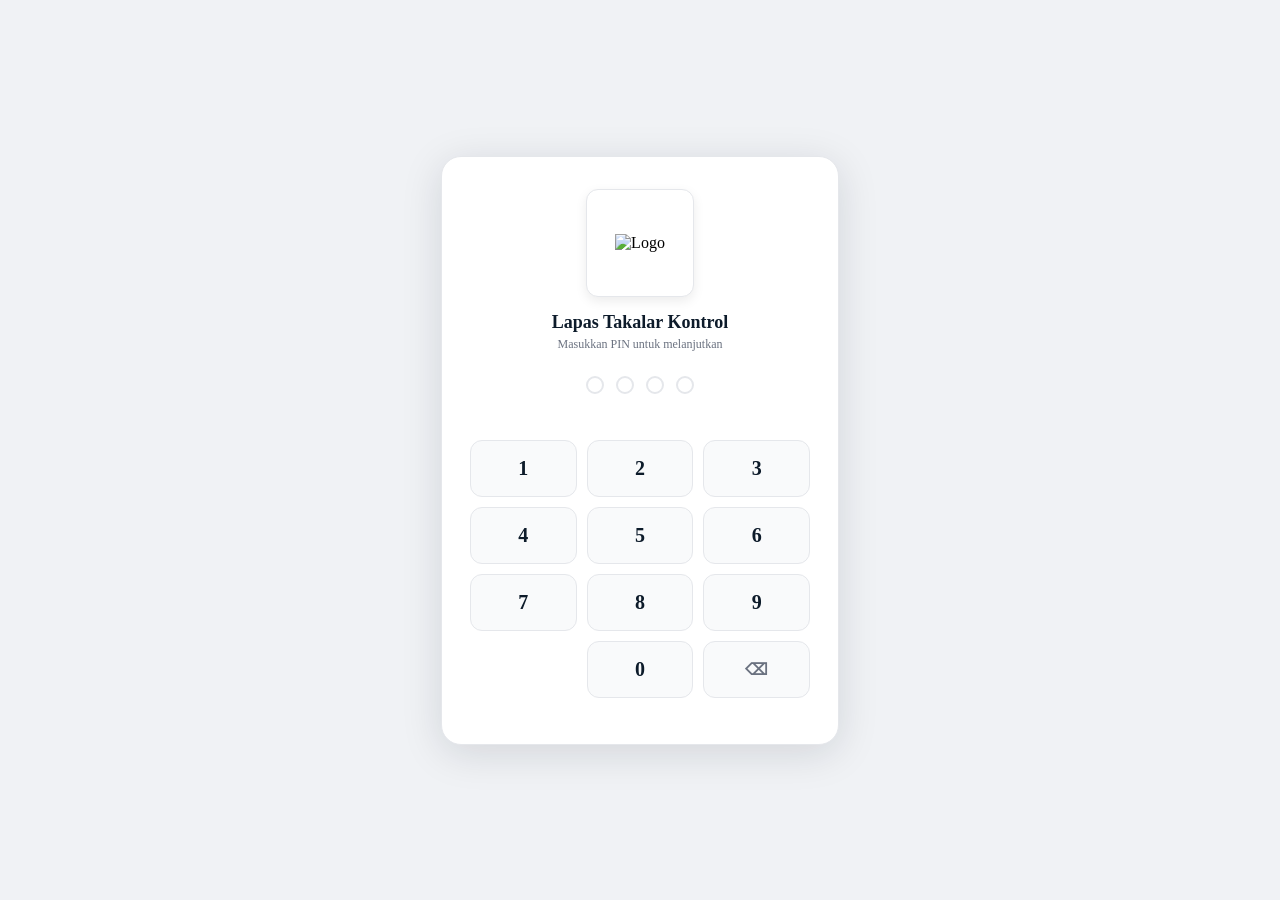
==== index.html @ 8b44b852 "Create index.html" ====
<!DOCTYPE html>
<html lang="id">
<head>
<meta charset="UTF-8">
<meta name="viewport" content="width=device-width, initial-scale=1">
<title>Kontrol Keliling — Petugas</title>
<?!= include('style'); ?>
<style>
/* ── PIN SCREEN ── */
#pin-screen {
  position: fixed; inset: 0; z-index: 999;
  background: var(--bg, #f0f2f5);
  display: flex; align-items: center; justify-content: center; padding: 24px;
}
.pin-card {
  background: var(--surface, #fff); border-radius: 20px; padding: 32px 28px;
  width: 100%; max-width: 340px; box-shadow: 0 8px 40px rgba(13,27,42,.13);
  border: 1px solid var(--line, #e5e7eb); text-align: center;
}
.pin-logo {
  width: 90px; height: 90px; display: flex; align-items: center; justify-content: center;
  background: white; border-radius: 12px; padding: 8px; overflow: hidden;
  margin: 0 auto 15px auto; box-shadow: 0 4px 12px rgba(0,0,0,0.08);
  border: 1px solid var(--line, #e5e7eb);
}
.pin-logo img { max-width: 100%; max-height: 100%; object-fit: contain; display: block; }
.pin-title { font-size: 18px; font-weight: 800; color: var(--ink, #0d1b2a); margin-bottom: 4px; }
.pin-sub   { font-size: 12px; color: var(--muted, #6b7280); margin-bottom: 24px; }
.pin-dots  { display: flex; justify-content: center; gap: 12px; margin-bottom: 24px; }
.pin-dot {
  width: 14px; height: 14px; border-radius: 50%;
  border: 2px solid var(--line, #e5e7eb); background: transparent;
  transition: background .15s, border-color .15s, transform .15s;
}
.pin-dot.filled { background: var(--ink, #0d1b2a); border-color: var(--ink, #0d1b2a); transform: scale(1.15); }
.pin-dot.error  { background: #ef4444; border-color: #ef4444; animation: shake .4s ease; }
@keyframes shake {
  0%,100% { transform: translateX(0); }
  20%     { transform: translateX(-5px); }
  40%     { transform: translateX(5px); }
  60%     { transform: translateX(-4px); }
  80%     { transform: translateX(4px); }
}
.pin-keypad { display: grid; grid-template-columns: repeat(3, 1fr); gap: 10px; margin-bottom: 14px; }
.pin-key {
  background: var(--surface-2, #f9fafb); border: 1.5px solid var(--line, #e5e7eb);
  border-radius: 12px; padding: 16px 10px; font-size: 20px; font-weight: 700;
  color: var(--ink, #0d1b2a); cursor: pointer; font-family: inherit;
  transition: background .1s, transform .08s, border-color .1s;
  user-select: none; -webkit-tap-highlight-color: transparent;
}
.pin-key:hover  { background: var(--surface-3, #f3f4f6); border-color: var(--ink,#0d1b2a); }
.pin-key:active { transform: scale(.93); background: var(--line, #e5e7eb); }
.pin-key.key-del { font-size: 16px; color: var(--muted, #6b7280); }
.pin-key.key-del:hover { color: #ef4444; border-color: #ef4444; }
.pin-key.key-empty { background: transparent; border-color: transparent; cursor: default; pointer-events: none; }
.pin-error-msg { font-size: 12px; color: #ef4444; font-weight: 600; min-height: 18px; margin-bottom: 4px; }
.pin-attempts  { font-size: 11px; color: var(--muted, #6b7280); margin-top: 6px; }
.pin-locked-msg { display: none; font-size: 13px; color: #ef4444; font-weight: 700; margin-top: 10px; }

/* ── SHIFT CARDS ── */
.sesi-container { display: grid; grid-template-columns: 1fr; gap: 10px; margin-bottom: 14px; }
.shift-card {
  background: var(--surface); border: 1.5px solid var(--line); border-radius: 12px;
  padding: 12px 15px; display: flex; align-items: center; gap: 15px; transition: all 0.3s ease;
}
.shift-card.active-now {
  border-color: #f5a623; background: #fff9db;
  box-shadow: 0 4px 12px rgba(245,166,35,.15); transform: scale(1.02);
}
.shift-icon {
  font-size: 24px; width: 45px; height: 45px; background: var(--surface-2);
  border-radius: 10px; display: flex; align-items: center; justify-content: center;
}
.active-now .shift-icon { background: #f5a623; color: white; }
.shift-info { flex-grow: 1; }
.shift-label {
  font-size: 11px; font-weight: 700; text-transform: uppercase;
  letter-spacing: 0.05em; color: var(--muted); margin-bottom: 2px;
}
.active-now .shift-label { color: #d97706; }
.shift-times  { font-size: 14px; font-weight: 600; color: var(--ink); }
.shift-badge  { font-size: 10px; padding: 2px 8px; border-radius: 20px; background: var(--line); color: var(--muted); font-weight: 700; }
.active-now .shift-badge { background: #f5a623; color: white; }

/* ── JADWAL BERIKUTNYA ── */
.next-schedule-box {
  background: #fff9db; border: 1px solid #ffe066; border-radius: var(--r-lg);
  padding: 14px; margin-bottom: 14px;
  display: flex; align-items: center; gap: 12px; box-shadow: var(--sh);
}
.next-schedule-icon    { font-size: 24px; }
.next-schedule-content { flex-grow: 1; }
.next-schedule-title   { font-size: 11px; text-transform: uppercase; letter-spacing: .05em; color: #868e96; font-weight: 700; }
.next-schedule-time    { font-size: 16px; font-weight: 800; color: #f59f00; }

/* ══════════════════════════════════════════════════
   SEKSI SCAN QR — IN-APP CAMERA
   ══════════════════════════════════════════════════ */
.scan-section {
  border-radius: var(--r-lg); overflow: hidden; margin-bottom: 14px;
  border: 1px solid var(--line); background: var(--surface); box-shadow: var(--sh);
}
.scan-head { padding: 18px 18px 14px; }
.scan-head .card-title { margin-bottom: 0; }

/* Status banner */
.titik-banner {
  padding: 14px 18px; display: flex; align-items: center; gap: 10px;
  font-size: 13px; font-weight: 700; letter-spacing: .2px;
}
.titik-banner .ic { font-size: 20px; flex-shrink: 0; }
.titik-banner.ok      { background: #e2f4ef; color: #0f8a6e; }
.titik-banner.err     { background: #fce9e9; color: #c22c2c; }
.titik-banner.kosong  { background: #f4f6f9; color: #7a90a8; }

.titik-detail { padding: 0 18px 18px; }
.titik-card {
  display: flex; align-items: center; gap: 12px;
  background: var(--surface-2); border: 1px solid var(--line);
  border-radius: var(--r); padding: 14px 16px;
}
.titik-card .ic-wrap {
  width: 42px; height: 42px; border-radius: 10px; flex-shrink: 0;
  background: #e2f4ef; display: flex; align-items: center; justify-content: center;
  font-size: 20px;
}
.titik-card .nm { font-size: 15px; font-weight: 700; color: var(--ink); }
.titik-card .zn { font-size: 12px; color: var(--muted); margin-top: 2px; }

/* Tombol scan utama */
.btn-scan-qr {
  display: flex; align-items: center; justify-content: center; gap: 10px;
  width: 100%; padding: 14px 18px; margin: 0 0 18px;
  background: #0d1b2a; color: white; border: none; border-radius: 12px;
  font-size: 15px; font-weight: 700; cursor: pointer; font-family: inherit;
  transition: background .15s, transform .1s;
  -webkit-tap-highlight-color: transparent;
}
.btn-scan-qr:hover  { background: #1a2e42; }
.btn-scan-qr:active { transform: scale(.97); }
.btn-scan-qr .ic-btn { font-size: 20px; }

/* Tombol scan ulang (setelah berhasil) */
.btn-rescan {
  display: inline-flex; align-items: center; gap: 6px; margin-top: 10px;
  background: transparent; border: 1.5px solid var(--line); border-radius: 8px;
  padding: 7px 14px; font-size: 12px; font-weight: 600; color: var(--muted);
  cursor: pointer; font-family: inherit; transition: all .15s;
}
.btn-rescan:hover { border-color: var(--ink); color: var(--ink); }

/* ══════════════════════════════════════════════════
   MODAL KAMERA QR
   ══════════════════════════════════════════════════ */
#qr-modal {
  display: none;
  position: fixed; inset: 0; z-index: 1000;
  background: rgba(0,0,0,.82);
  align-items: center; justify-content: center;
  padding: 20px;
}
#qr-modal.open { display: flex; }

.qr-modal-box {
  background: #111827; border-radius: 20px; overflow: hidden;
  width: 100%; max-width: 380px;
  box-shadow: 0 24px 80px rgba(0,0,0,.6);
  animation: slideUp .25s ease;
}
@keyframes slideUp {
  from { transform: translateY(30px); opacity: 0; }
  to   { transform: translateY(0);    opacity: 1; }
}

.qr-modal-header {
  display: flex; align-items: center; justify-content: space-between;
  padding: 16px 18px; background: #1f2937;
}
.qr-modal-title { font-size: 15px; font-weight: 700; color: white; }
.qr-modal-close {
  width: 32px; height: 32px; background: rgba(255,255,255,.1); border: none;
  border-radius: 8px; color: white; font-size: 16px; cursor: pointer;
  display: flex; align-items: center; justify-content: center;
  transition: background .15s; font-family: inherit;
}
.qr-modal-close:hover { background: rgba(255,255,255,.2); }

/* Area video */
.qr-video-wrap {
  position: relative; background: #000;
  aspect-ratio: 1 / 1; overflow: hidden;
}
#qr-video {
  width: 100%; height: 100%; object-fit: cover; display: block;
}

/* Overlay bidik */
.qr-overlay {
  position: absolute; inset: 0; pointer-events: none;
  display: flex; align-items: center; justify-content: center;
}
.qr-frame {
  width: 62%; aspect-ratio: 1/1; position: relative;
}
/* 4 sudut frame */
.qr-frame::before, .qr-frame::after,
.qr-corner-bl, .qr-corner-br {
  content: ''; position: absolute;
  width: 22px; height: 22px;
  border-color: #00e5a0; border-style: solid;
}
.qr-frame::before  { top: 0;    left: 0;  border-width: 3px 0 0 3px; border-radius: 4px 0 0 0; }
.qr-frame::after   { top: 0;    right: 0; border-width: 3px 3px 0 0; border-radius: 0 4px 0 0; }
.qr-corner-bl { bottom: 0; left: 0;  border-width: 0 0 3px 3px; border-radius: 0 0 0 4px; }
.qr-corner-br { bottom: 0; right: 0; border-width: 0 3px 3px 0; border-radius: 0 0 4px 0; }

/* Garis scan animasi */
.qr-scanline {
  position: absolute; left: 8%; right: 8%; height: 2px;
  background: linear-gradient(90deg, transparent, #00e5a0, transparent);
  animation: scanMove 2s linear infinite; top: 10%;
  box-shadow: 0 0 8px rgba(0,229,160,.6);
}
@keyframes scanMove {
  0%   { top: 10%; opacity: 1; }
  90%  { top: 88%; opacity: 1; }
  100% { top: 88%; opacity: 0; }
}

/* Latar semi-transparan di luar frame */
.qr-shade {
  position: absolute; inset: 0; pointer-events: none;
}
.qr-shade::before {
  content: '';
  position: absolute; inset: 0;
  background: rgba(0,0,0,.45);
  /* cutout square transparan di tengah */
  -webkit-mask: url(#cutout);
  mask: url(#cutout);
}

/* Status deteksi bawah modal */
.qr-status {
  padding: 14px 18px; text-align: center;
  font-size: 13px; color: rgba(255,255,255,.6);
  font-weight: 500; min-height: 48px;
  display: flex; align-items: center; justify-content: center; gap: 8px;
}
.qr-status .dot-pulse {
  width: 8px; height: 8px; border-radius: 50%; background: #00e5a0;
  animation: pulse 1.2s infinite;
}
@keyframes pulse {
  0%, 100% { opacity: 1; transform: scale(1); }
  50%       { opacity: .4; transform: scale(.7); }
}
.qr-status.detected { color: #00e5a0; font-weight: 700; }
.qr-status.err      { color: #ef4444; }

/* Validating spinner */
.qr-validating {
  display: none; position: absolute; inset: 0;
  background: rgba(0,0,0,.75); align-items: center; justify-content: center;
  flex-direction: column; gap: 12px;
}
.qr-validating.show { display: flex; }
.spinner {
  width: 36px; height: 36px; border: 3px solid rgba(255,255,255,.2);
  border-top-color: #00e5a0; border-radius: 50%;
  animation: spin .7s linear infinite;
}
@keyframes spin { to { transform: rotate(360deg); } }
.qr-validating p { color: white; font-size: 13px; font-weight: 600; }

/* ── REGU / STAF BANNER ── */
.staf-info-banner {
  display: none;
  background: #fff9db; border: 1px solid #fde68a; border-radius: var(--r);
  padding: 12px 14px; margin-top: 10px;
  font-size: 12px; color: #78350f; line-height: 1.6;
  align-items: flex-start; gap: 8px;
}
.staf-info-banner.show { display: flex; }
.staf-info-banner strong { color: #92400e; }

/* ── FORM ── */
.form-locked   { opacity: .3; pointer-events: none; user-select: none; transition: opacity .3s ease; }
.form-unlocked { opacity: 1; pointer-events: auto; transition: opacity .3s ease; }

/* ── FOTO ── */
.photo-drop {
  border: 1.5px dashed var(--line-2); border-radius: var(--r);
  padding: 22px; text-align: center; cursor: pointer; transition: all .15s;
}
.photo-drop:hover { border-color: var(--amber); background: var(--amber-pale); }
.photo-thumb { width: 70px; height: 70px; border-radius: var(--r-sm); object-fit: cover; border: 1.5px solid var(--line); }
.photo-grid  { display: flex; flex-wrap: wrap; gap: 8px; margin-top: 12px; }
.photo-item  { position: relative; display: inline-block; }
.photo-del {
  position: absolute; top: -5px; right: -5px;
  width: 18px; height: 18px; border-radius: 50%;
  background: #ef4444; color: white; border: none; font-size: 9px;
  cursor: pointer; display: flex; align-items: center; justify-content: center; font-weight: 700;
}

/* ── BRAND ── */
.brand-logo {
  width: 42px; height: 42px; display: flex; align-items: center; justify-content: center;
  background: white; border-radius: 8px; padding: 4px; overflow: hidden;
}
.brand-logo img { max-width: 100%; max-height: 100%; object-fit: contain; display: block; }
.brand { display: flex; align-items: center; gap: 12px; }
</style>

<!-- Di bagian <head>, tambahkan konstanta URL -->
<script>
  // ⬇️ Ganti dengan URL deploy Apps Script Anda
  var GAS_URL = 'https://script.google.com/macros/s/AKfycbwZ-bvTSzSXA_kmW4q7_N6QpkKFoO9yGTwtnaRTEQw5KKcrFpcJdeaTTjJVmVdrZLWx/exec';

  // Helper: panggil Apps Script via fetch
  async function gasCall(action, data) {
    var res = await fetch(GAS_URL, {
      method: 'POST',
      headers: { 'Content-Type': 'text/plain' }, // ← harus text/plain bukan application/json
      body: JSON.stringify({ action: action, data: data || {} })
    });
    var json = await res.json();
    if (!json.success) throw new Error(json.msg || 'Server error');
    return json.result;
  }
</script>
</head>
<body>

<!-- ══ LAYAR PIN ══ -->
<div id="pin-screen">
  <div class="pin-card">
    <div class="pin-logo">
      <img src="https://upload.wikimedia.org/wikipedia/commons/thumb/0/00/Logo_Kementrian_Imigrasi_dan_Pemasyarakatan_%282024%29.png/1280px-Logo_Kementrian_Imigrasi_dan_Pemasyarakatan_%282024%29.png" alt="Logo">
    </div>
    <div class="pin-title">Lapas Takalar Kontrol</div>
    <div class="pin-sub">Masukkan PIN untuk melanjutkan</div>
    <div class="pin-dots" id="pin-dots">
      <div class="pin-dot" id="dot-0"></div>
      <div class="pin-dot" id="dot-1"></div>
      <div class="pin-dot" id="dot-2"></div>
      <div class="pin-dot" id="dot-3"></div>
    </div>
    <div class="pin-error-msg" id="pin-error-msg"></div>
    <div class="pin-keypad">
      <button class="pin-key" onclick="pinPress('1')">1</button>
      <button class="pin-key" onclick="pinPress('2')">2</button>
      <button class="pin-key" onclick="pinPress('3')">3</button>
      <button class="pin-key" onclick="pinPress('4')">4</button>
      <button class="pin-key" onclick="pinPress('5')">5</button>
      <button class="pin-key" onclick="pinPress('6')">6</button>
      <button class="pin-key" onclick="pinPress('7')">7</button>
      <button class="pin-key" onclick="pinPress('8')">8</button>
      <button class="pin-key" onclick="pinPress('9')">9</button>
      <button class="pin-key key-empty"></button>
      <button class="pin-key" onclick="pinPress('0')">0</button>
      <button class="pin-key key-del" onclick="pinDel()">⌫</button>
    </div>
    <div class="pin-attempts" id="pin-attempts"></div>
    <div class="pin-locked-msg" id="pin-locked-msg">
      🔒 Terlalu banyak percobaan. Coba lagi dalam <span id="lock-countdown">60</span>s
    </div>
  </div>
</div>

<!-- ══ MODAL KAMERA QR ══ -->
<div id="qr-modal">
  <div class="qr-modal-box">
    <div class="qr-modal-header">
      <div class="qr-modal-title">📷 Scan QR Titik Kontrol</div>
      <button class="qr-modal-close" onclick="closeQrModal()">✕</button>
    </div>
    <div class="qr-video-wrap">
      <video id="qr-video" autoplay muted playsinline></video>
      <canvas id="qr-canvas" style="display:none;"></canvas>

      <!-- Shade + frame overlay -->
      <div class="qr-overlay">
        <div class="qr-frame">
          <div class="qr-corner-bl"></div>
          <div class="qr-corner-br"></div>
          <div class="qr-scanline"></div>
        </div>
      </div>

      <!-- Validating spinner overlay -->
      <div class="qr-validating" id="qr-validating">
        <div class="spinner"></div>
        <p>Memvalidasi titik…</p>
      </div>
    </div>
    <div class="qr-status" id="qr-status">
      <div class="dot-pulse"></div>
      Arahkan kamera ke QR Code titik kontrol
    </div>
  </div>
</div>

<!-- ══ KONTEN UTAMA ══ -->
<div id="main-content" style="display:none;">

<div class="topbar">
  <div class="brand">
    <div class="brand-logo">
      <img src="https://upload.wikimedia.org/wikipedia/commons/thumb/0/00/Logo_Kementrian_Imigrasi_dan_Pemasyarakatan_%282024%29.png/1280px-Logo_Kementrian_Imigrasi_dan_Pemasyarakatan_%282024%29.png" alt="Logo">
    </div>
    <div class="brand-text">
      <div class="brand-name">Lapas Takalar Kontrol</div>
      <div class="brand-sub">Kontrol Keliling</div>
    </div>
  </div>
  <div class="nav-links">
    <button class="nav-link active">Laporan</button>
    <button class="nav-link" onclick="navTo('dashboard')">Dashboard</button>
  </div>
</div>

<div class="page">

  <!-- Status sesi + jam -->
  <div class="sesi-bar">
    <div class="sesi-indicator sesi-malam" id="sesi-indicator"></div>
    <div class="sesi-meta">
      <div class="sesi-label">Sesi Jaga Aktif</div>
      <div class="sesi-value" id="sesi-value">—</div>
    </div>
    <div class="clock-wrap">
      <div class="clock-live"><span class="live-dot"></span><span class="live-text">Live</span></div>
      <div class="clock-time" id="clock">—</div>
    </div>
  </div>

  <!-- Kartu shift -->
  <div class="sesi-container">
    <div class="shift-card" id="card-pagi">
      <div class="shift-icon">☀️</div>
      <div class="shift-info">
        <div class="shift-label">Jaga Pagi</div>
        <div class="shift-times">08:00 • 10:00 • 12:00</div>
      </div>
      <div class="shift-status" id="badge-pagi"></div>
    </div>
    <div class="shift-card" id="card-siang">
      <div class="shift-icon">🌤️</div>
      <div class="shift-info">
        <div class="shift-label">Jaga Siang</div>
        <div class="shift-times">14:00 • 16:00 • 18:00</div>
      </div>
      <div class="shift-status" id="badge-siang"></div>
    </div>
    <div class="shift-card" id="card-malam">
      <div class="shift-icon">🌙</div>
      <div class="shift-info">
        <div class="shift-label">Jaga Malam</div>
        <div class="shift-times">20:00 • 22:00 • 00:00 • 02:00 • 04:00</div>
      </div>
      <div class="shift-status" id="badge-malam"></div>
    </div>
  </div>

  <!-- Jadwal berikutnya -->
  <div class="next-schedule-box">
    <div class="next-schedule-icon">⏰</div>
    <div class="next-schedule-content">
      <div class="next-schedule-title">Target Kontrol Terdekat</div>
      <div class="next-schedule-time">Pukul <span id="jamBerikutnya">--:--</span> WIB</div>
    </div>
  </div>

  <!-- ══════════════════════════════════════════════════
       VERIFIKASI TITIK KONTROL — IN-APP QR SCANNER
       ══════════════════════════════════════════════════ -->
  <div class="scan-section">
    <div class="scan-head">
      <div class="card-title">Verifikasi Lokasi Kontrol</div>
    </div>

    <!-- State 1: Belum ada titik — tampil tombol scan -->
    <div id="state-kosong">
      <div class="titik-banner kosong">
        <span class="ic">📷</span>
        BELUM ADA TITIK TERVERIFIKASI
      </div>
      <div class="titik-detail" style="padding-top:14px;">
        <button class="btn-scan-qr" onclick="openQrModal()">
          <span class="ic-btn">📷</span>
          Scan QR Titik Kontrol
        </button>
        <div style="text-align:center; font-size:12px; color:var(--muted); padding-bottom:4px;">
          Arahkan kamera ke QR Code yang tertempel di titik kontrol
        </div>
      </div>
    </div>

    <!-- State 2: Titik berhasil terverifikasi -->
    <div id="state-ok" style="display:none;">
      <div class="titik-banner ok">
        <span class="ic">✅</span>
        TITIK KONTROL TERVERIFIKASI
      </div>
      <div class="titik-detail">
        <div class="titik-card">
          <div class="ic-wrap">📍</div>
          <div>
            <div class="nm" id="titik-nama-display">—</div>
            <div class="zn" id="titik-zona-display">—</div>
          </div>
        </div>
        <p style="font-size:11px; color:var(--muted); margin-top:8px; padding-left:2px;">
          🔒 Terdeteksi dari QR Code (ID: <span id="titik-id-display">—</span>)
        </p>
        <button class="btn-rescan" onclick="resetScan()">
          🔄 Scan Titik Lain
        </button>
      </div>
    </div>

    <!-- State 3: QR tidak dikenali / error validasi -->
    <div id="state-err" style="display:none;">
      <div class="titik-banner err">
        <span class="ic">⚠️</span>
        QR CODE TIDAK DIKENALI
      </div>
      <div class="titik-detail" style="padding-top:12px;">
        <div style="font-size:13px; color:var(--muted); margin-bottom:12px;" id="err-msg-display">
          ID titik tidak terdaftar atau sudah tidak aktif.
        </div>
        <button class="btn-scan-qr" onclick="openQrModal()" style="margin-bottom:0;">
          <span class="ic-btn">🔄</span>
          Coba Scan Ulang
        </button>
      </div>
    </div>
  </div>

  <!-- ══ FORM DATA PETUGAS ══ -->
  <div id="form-area" class="form-locked">

    <div class="card">
      <div class="card-title">Data Petugas</div>
      <div class="f-group">
        <label class="f-label">Nama Petugas *</label>
        <input type="text" class="f-input" id="inp-nama"
          placeholder="Masukkan nama lengkap…" autocomplete="name" />
      </div>

      <div class="grid-2">
        <div class="f-group">
          <label class="f-label" id="label-regu">Regu / Fungsi *</label>
          <select class="f-select" id="inp-regu" onchange="onReguChange()">
            <option value="">Pilih regu / fungsi…</option>
            <option value="1">Regu 1</option>
            <option value="2">Regu 2</option>
            <option value="3">Regu 3</option>
            <option value="4">Regu 4</option>
            <option value="staf" style="font-weight:700; color:#78350f;">👷 Staf KPLP (Kontrol Blok)</option>
          </select>
          <div class="staf-info-banner" id="staf-banner">
            <span style="font-size:16px; flex-shrink:0;">ℹ️</span>
            <div>
              Anda memilih <strong>Staf KPLP</strong>. Laporan Anda akan tercatat sebagai
              <strong>Kontrol Staf Blok Hunian</strong> dan hanya dipantau pada
              <strong>Sesi Pagi (07.00–13.00)</strong>.<br>
              Pastikan titik yang di-scan adalah salah satu dari 6 area blok hunian.
            </div>
          </div>
        </div>

        <div class="f-group">
          <label class="f-label">Sesi Jaga</label>
          <select class="f-select" id="inp-sesi">
            <option value="">— Otomatis —</option>
            <option value="pagi">Pagi (07.00–13.00)</option>
            <option value="siang">Siang (13.00–19.00)</option>
            <option value="malam">Malam (19.00–07.00)</option>
          </select>
        </div>
      </div>

      <div class="f-group" style="margin-bottom:0;">
        <label class="f-label">Keterangan Situasi</label>
        <textarea class="f-textarea" id="inp-ket" rows="3"
          placeholder="Situasi aman, catatan kondisi, temuan, dsb…"></textarea>
      </div>
    </div>

    <div class="card">
      <div class="card-title">Dokumentasi Foto <span style="font-weight:400;color:var(--muted);font-size:11px;">(opsional)</span></div>
      <div class="photo-drop" onclick="document.getElementById('file-input').click()">
        <span style="font-size:28px;display:block;margin-bottom:6px;color:var(--muted);">🖼️</span>
        <div style="font-size:13px;color:var(--muted);">Ketuk untuk menambah foto dokumentasi</div>
        <div style="font-size:11px;color:var(--line-2);margin-top:4px;">JPG, PNG — maks. 5 foto</div>
      </div>
      <input type="file" id="file-input" accept="image/*" multiple style="display:none;" onchange="handlePhoto(this)">
      <div class="photo-grid" id="photo-grid"></div>
    </div>

    <button class="btn-primary" id="btn-submit" onclick="submitLog()">
      ✅ Simpan Laporan Kontrol
    </button>
    <div style="height:28px;"></div>

  </div>
</div><!-- end page -->
</div><!-- end #main-content -->

<div class="toast" id="toast"></div>

<!-- jsQR — library decode QR dari frame kamera, jalan 100% di browser -->
<script src="https://cdn.jsdelivr.net/npm/jsqr@1.4.0/dist/jsQR.min.js"></script>

<script>
/* ══════════════════════════════════════════════════════════
   CONFIG
   ══════════════════════════════════════════════════════════ */
var BASE_URL = 'https://script.google.com/macros/s/AKfycbwZ-bvTSzSXA_kmW4q7_N6QpkKFoO9yGTwtnaRTEQw5KKcrFpcJdeaTTjJVmVdrZLWx/exec';

/* State titik kontrol aktif (diisi setelah scan+validasi berhasil) */
var scannedTitik = null;

/* ── QR Scanner state ── */
var qrStream     = null;   // MediaStream kamera aktif
var qrRafId      = null;   // requestAnimationFrame id
var qrCooldown   = false;  // cegah double-decode
var qrValidating = false;  // sedang kirim ke server

/* ══════════════════════════════════════════════════════════
   PIN
   ══════════════════════════════════════════════════════════ */
var PIN_LENGTH   = 4;
var MAX_ATTEMPTS = 5;
var LOCK_SECONDS = 60;
var pinBuffer    = '';
var pinAttempts  = 0;
var pinLocked    = false;
var lockTimer    = null;

function checkPinSession() {
  try { if (sessionStorage.getItem('lk_pin_ok') === '1') showMainContent(); } catch(e) {}
}

function pinPress(digit) {
  if (pinLocked || pinBuffer.length >= PIN_LENGTH) return;
  pinBuffer += digit;
  updateDots();
  if (pinBuffer.length === PIN_LENGTH) setTimeout(validatePin, 150);
}

function pinDel() {
  if (pinLocked) return;
  pinBuffer = pinBuffer.slice(0, -1);
  updateDots(); clearPinError();
}

function updateDots() {
  for (var i = 0; i < PIN_LENGTH; i++) {
    var dot = document.getElementById('dot-' + i);
    if (dot) dot.className = 'pin-dot' + (i < pinBuffer.length ? ' filled' : '');
  }
}

function validatePin() {
  google.script.run
    .withSuccessHandler(function(ok) {
      if (ok) {
        try { sessionStorage.setItem('lk_pin_ok', '1'); } catch(e) {}
        pinAttempts = 0;
        showMainContent();
      } else {
        pinAttempts++;
        showPinError(MAX_ATTEMPTS - pinAttempts);
      }
    })
    .withFailureHandler(function() { showPinError(-1); })
    .checkAdminPin(pinBuffer);
}

function showPinError(sisa) {
  for (var i = 0; i < PIN_LENGTH; i++) {
    var dot = document.getElementById('dot-' + i);
    if (dot) dot.className = 'pin-dot error';
  }
  setTimeout(function() { pinBuffer = ''; updateDots(); }, 500);
  var msgEl = el('pin-error-msg');
  var attEl = el('pin-attempts');
  if (sisa <= 0)     lockKeypad();
  else if (sisa < 0) { if (msgEl) msgEl.textContent = 'Gagal terhubung ke server.'; }
  else {
    if (msgEl) msgEl.textContent = 'PIN salah!';
    if (attEl) attEl.textContent = 'Sisa percobaan: ' + sisa + ' kali';
  }
}

function clearPinError() {
  var msgEl = el('pin-error-msg');
  if (msgEl) msgEl.textContent = '';
}

function lockKeypad() {
  pinLocked = true;
  var keys = document.querySelectorAll('.pin-key');
  var lMsg = el('pin-locked-msg');
  var attEl = el('pin-attempts');
  var msgEl = el('pin-error-msg');
  keys.forEach(function(k) { k.style.opacity = '.3'; k.style.pointerEvents = 'none'; });
  if (lMsg)  lMsg.style.display = 'block';
  if (attEl) attEl.textContent = '';
  if (msgEl) msgEl.textContent = '';
  var remaining = LOCK_SECONDS;
  var cdEl = el('lock-countdown');
  lockTimer = setInterval(function() {
    remaining--;
    if (cdEl) cdEl.textContent = remaining;
    if (remaining <= 0) {
      clearInterval(lockTimer);
      pinLocked = false; pinAttempts = 0; pinBuffer = '';
      updateDots();
      keys.forEach(function(k) { k.style.opacity = ''; k.style.pointerEvents = ''; });
      if (lMsg) lMsg.style.display = 'none';
    }
  }, 1000);
}

function showMainContent() {
  var ps = el('pin-screen');
  var mc = el('main-content');
  if (ps) {
    ps.style.transition = 'opacity .3s ease';
    ps.style.opacity    = '0';
    setTimeout(function() {
      ps.style.display = 'none';
      if (mc) mc.style.display = 'block';
      initMainPage();
    }, 300);
  }
}

document.addEventListener('keydown', function(e) {
  if (pinLocked) return;
  var ps = el('pin-screen');
  if (ps && ps.style.display === 'none') return;
  if (e.key >= '0' && e.key <= '9') pinPress(e.key);
  if (e.key === 'Backspace') pinDel();
});

checkPinSession();

/* ══════════════════════════════════════════════════════════
   INIT HALAMAN UTAMA
   ══════════════════════════════════════════════════════════ */
var photoFiles = [];

function initMainPage() {
  startClock();

  var sn = localStorage.getItem('lk_nama');
  var sr = localStorage.getItem('lk_regu');
  if (sn) el('inp-nama').value = sn;
  if (sr) {
    el('inp-regu').value = sr;
    onReguChange();
  }

  google.script.run
    .withSuccessHandler(function(info) {
      if (info && info.nextControl) el('jamBerikutnya').textContent = info.nextControl;
    })
    .getInfoPetugasPage();
}

/* ══════════════════════════════════════════════════════════
   QR MODAL — buka / tutup
   ══════════════════════════════════════════════════════════ */
function openQrModal() {
  var modal = el('qr-modal');
  modal.classList.add('open');
  setQrStatus('scan', 'Arahkan kamera ke QR Code titik kontrol');
  el('qr-validating').classList.remove('show');
  qrCooldown   = false;
  qrValidating = false;
  startCamera();
}

function closeQrModal() {
  stopCamera();
  el('qr-modal').classList.remove('open');
}

/* ══════════════════════════════════════════════════════════
   KAMERA — start / stop
   ══════════════════════════════════════════════════════════ */
function startCamera() {
  var video = el('qr-video');

  // Preferensi kamera belakang (environment) untuk scan QR
  var constraints = {
    video: {
      facingMode: { ideal: 'environment' },
      width:  { ideal: 1280 },
      height: { ideal: 720 }
    }
  };

  navigator.mediaDevices.getUserMedia(constraints)
    .then(function(stream) {
      qrStream      = stream;
      video.srcObject = stream;
      video.onloadedmetadata = function() {
        video.play();
        requestAnimationFrame(scanFrame);
      };
    })
    .catch(function(err) {
      var msg = 'Tidak dapat mengakses kamera.';
      if (err.name === 'NotAllowedError')  msg = 'Izin kamera ditolak. Berikan akses kamera di pengaturan browser.';
      if (err.name === 'NotFoundError')    msg = 'Kamera tidak ditemukan di perangkat ini.';
      if (err.name === 'NotReadableError') msg = 'Kamera sedang digunakan aplikasi lain.';
      setQrStatus('err', msg);
    });
}

function stopCamera() {
  if (qrRafId) { cancelAnimationFrame(qrRafId); qrRafId = null; }
  if (qrStream) {
    qrStream.getTracks().forEach(function(t) { t.stop(); });
    qrStream = null;
  }
  var video = el('qr-video');
  if (video) video.srcObject = null;
}

/* ══════════════════════════════════════════════════════════
   SCAN LOOP — ambil frame tiap animasi, decode dengan jsQR
   ══════════════════════════════════════════════════════════ */
function scanFrame() {
  if (!el('qr-modal').classList.contains('open')) return; // modal sudah tutup
  if (qrValidating) { qrRafId = requestAnimationFrame(scanFrame); return; }

  var video  = el('qr-video');
  var canvas = el('qr-canvas');

  if (video.readyState !== video.HAVE_ENOUGH_DATA) {
    qrRafId = requestAnimationFrame(scanFrame);
    return;
  }

  canvas.width  = video.videoWidth;
  canvas.height = video.videoHeight;
  var ctx = canvas.getContext('2d');
  ctx.drawImage(video, 0, 0, canvas.width, canvas.height);

  var imageData = ctx.getImageData(0, 0, canvas.width, canvas.height);
  var code = jsQR(imageData.data, imageData.width, imageData.height, {
    inversionAttempts: 'dontInvert'
  });

  if (code && !qrCooldown) {
    qrCooldown = true;
    handleQrData(code.data);
    return; // stop loop — akan dilanjut atau ditutup setelah validasi
  }

  qrRafId = requestAnimationFrame(scanFrame);
}

/* ══════════════════════════════════════════════════════════
   HANDLE DATA QR — extract ID lalu validasi ke server
   ══════════════════════════════════════════════════════════ */
function handleQrData(rawData) {
  // Coba extract ?id= dari URL (pola QR lama masih didukung)
  // atau pakai raw data langsung sebagai ID
  var titikId = '';
  try {
    var url = new URL(rawData);
    titikId = url.searchParams.get('id') || '';
  } catch(e) {
    // bukan URL, anggap raw data adalah ID titik langsung
    titikId = rawData.trim();
  }

  if (!titikId) {
    setQrStatus('err', 'Format QR tidak dikenali. Coba scan ulang.');
    setTimeout(function() {
      qrCooldown = false;
      setQrStatus('scan', 'Arahkan kamera ke QR Code titik kontrol');
      qrRafId = requestAnimationFrame(scanFrame);
    }, 2000);
    return;
  }

  // Tampilkan spinner validasi
  qrValidating = true;
  el('qr-validating').classList.add('show');
  setQrStatus('detected', '🔍 Memvalidasi: ' + titikId);

  // Validasi ke server (Code.gs validateTitik sudah ada, tidak perlu ubah)
  google.script.run
    .withSuccessHandler(function(titikObj) {
      el('qr-validating').classList.remove('show');
      qrValidating = false;

      if (titikObj) {
        // ✅ Titik valid
        scannedTitik = titikObj;
        closeQrModal();
        showStateTitikOk(titikObj);
        // Aktifkan form
        el('form-area').className = 'form-unlocked';
        toast('✅ Titik terverifikasi: ' + titikObj.nama, 'ok');
        // Vibrate jika didukung
        if (navigator.vibrate) navigator.vibrate([100, 50, 100]);
      } else {
        // ❌ ID tidak ditemukan / tidak aktif
        closeQrModal();
        showStateErr('ID titik "' + titikId + '" tidak terdaftar atau sudah tidak aktif.<br>Pastikan Anda scan QR resmi yang tertempel di titik kontrol.');
      }
    })
    .withFailureHandler(function(e) {
      el('qr-validating').classList.remove('show');
      qrValidating = false;
      closeQrModal();
      showStateErr('Koneksi ke server gagal: ' + (e.message || 'coba lagi.'));
    })
    .validateTitik(titikId);
}

/* ══════════════════════════════════════════════════════════
   STATE UI — kosong / ok / err
   ══════════════════════════════════════════════════════════ */
function showStateTitikOk(titik) {
  el('state-kosong').style.display = 'none';
  el('state-err').style.display    = 'none';
  el('state-ok').style.display     = 'block';
  el('titik-nama-display').textContent = titik.nama;
  el('titik-zona-display').textContent = titik.zona;
  el('titik-id-display').textContent   = titik.id;
}

function showStateErr(msg) {
  el('state-kosong').style.display = 'none';
  el('state-ok').style.display     = 'none';
  el('state-err').style.display    = 'block';
  el('err-msg-display').innerHTML  = msg;
}

function resetScan() {
  scannedTitik = null;
  el('state-ok').style.display     = 'none';
  el('state-err').style.display    = 'none';
  el('state-kosong').style.display = 'block';
  el('form-area').className = 'form-locked';
  el('inp-ket').value       = '';
  photoFiles = [];
  el('photo-grid').innerHTML = '';
}

function setQrStatus(type, msg) {
  var s = el('qr-status');
  if (!s) return;
  s.className = 'qr-status' + (type === 'detected' ? ' detected' : type === 'err' ? ' err' : '');
  var dot = type === 'scan' ? '<div class="dot-pulse"></div>' : '';
  s.innerHTML = dot + msg;
}

/* ══════════════════════════════════════════════════════════
   NAVIGASI
   ══════════════════════════════════════════════════════════ */
function navTo(page) {
  stopCamera();
  var url = BASE_URL + '?page=' + page;
  try { window.top.location.href = url; } catch(e) { window.location.href = url; }
}

/* ── REGU / STAF ── */
function onReguChange() {
  var val    = el('inp-regu').value;
  var banner = el('staf-banner');
  var sesiEl = el('inp-sesi');
  var label  = el('label-regu');
  if (val === 'staf') {
    banner.classList.add('show');
    sesiEl.value = 'pagi';
    label.textContent = 'Fungsi *';
  } else {
    banner.classList.remove('show');
    sesiEl.value = '';
    label.textContent = 'Regu / Fungsi *';
  }
}

/* ── FOTO ── */
function handlePhoto(inp) {
  var aktif = photoFiles.filter(function(f){ return f !== null; });
  var slots = 5 - aktif.length;
  if (slots <= 0) { toast('Maksimal 5 foto', 'err'); inp.value = ''; return; }
  Array.from(inp.files).slice(0, slots).forEach(function(f) {
    var reader = new FileReader();
    var idx    = photoFiles.length;
    photoFiles.push(null);
    reader.onload = function(ev) {
      photoFiles[idx] = { name: f.name, base64: ev.target.result };
      var wrap = document.createElement('div'); wrap.className = 'photo-item'; wrap.id = 'photo-item-' + idx;
      var img  = document.createElement('img'); img.className = 'photo-thumb'; img.src = ev.target.result;
      var btn  = document.createElement('button'); btn.className = 'photo-del'; btn.textContent = '✕';
      btn.onclick = function(){ removePhoto(idx); };
      wrap.appendChild(img); wrap.appendChild(btn);
      el('photo-grid').appendChild(wrap);
    };
    reader.readAsDataURL(f);
  });
  toast(inp.files.length + ' foto ditambahkan', 'ok');
  inp.value = '';
}

function removePhoto(idx) {
  photoFiles[idx] = null;
  var item = el('photo-item-' + idx);
  if (item) item.remove();
}

/* ── SUBMIT LOG ── */
function submitLog() {
  if (!scannedTitik) {
    toast('Titik kontrol belum terverifikasi. Tap "Scan QR" terlebih dahulu.', 'err');
    return;
  }

  var nama    = el('inp-nama').value.trim();
  var reguVal = el('inp-regu').value;
  var sesi    = el('inp-sesi').value || getSesi();
  var ket     = el('inp-ket').value.trim();

  if (!nama)    { toast('Nama petugas wajib diisi', 'err'); el('inp-nama').focus(); return; }
  if (!reguVal) { toast('Pilih regu atau fungsi terlebih dahulu', 'err'); return; }

  var reguSimpan = reguVal;
  if (reguVal === 'staf') sesi = 'pagi';

  localStorage.setItem('lk_nama', nama);
  localStorage.setItem('lk_regu', reguVal);

  var btn = el('btn-submit');
  btn.disabled = true;
  btn.innerHTML = '⏳ Menyimpan…';

  var fotoAktif = photoFiles.filter(function(f){ return f !== null; });

  google.script.run
    .withSuccessHandler(function(res) {
      btn.disabled = false;
      btn.innerHTML = '✅ Simpan Laporan Kontrol';
      if (res.success) {
        toast('✅ Laporan berhasil disimpan — ' + res.waktu, 'ok');
        el('inp-ket').value = '';
        photoFiles = [];
        el('photo-grid').innerHTML = '';
        google.script.run
          .withSuccessHandler(function(info) {
            if (info && info.nextControl) el('jamBerikutnya').textContent = info.nextControl;
          })
          .getInfoPetugasPage();
        // Reset titik — petugas harus scan ulang untuk titik berikutnya
        setTimeout(function() {
          resetScan();
          toast('Scan QR titik berikutnya untuk lanjut keliling 📷', '');
        }, 1800);
      } else {
        toast('Gagal menyimpan: ' + (res.msg || 'error tidak diketahui'), 'err');
      }
    })
    .withFailureHandler(function(e) {
      btn.disabled = false;
      btn.innerHTML = '✅ Simpan Laporan Kontrol';
      toast('Error Server: ' + (e.message || 'Koneksi terputus'), 'err');
    })
    .simpanLog({
      titikId    : scannedTitik.id,
      nama       : nama,
      regu       : reguSimpan,
      sesi       : sesi,
      keterangan : ket || 'Situasi aman.',
      fotoCount  : fotoAktif.length,
      attachFiles: fotoAktif
    });
}

/* ── JAM & SESI ── */
function startClock() {
  setInterval(function() {
    var now = new Date();
    var h   = String(now.getHours()).padStart(2,'0');
    var m   = String(now.getMinutes()).padStart(2,'0');
    if (el('clock')) el('clock').textContent = h + ':' + m;
    var s   = getSesi();
    var ind = el('sesi-indicator');
    if (el('sesi-value')) {
      if (s === 'pagi')  { el('sesi-value').textContent = 'Pagi (07.00–13.00)';  if (ind) ind.className = 'sesi-indicator sesi-pagi'; }
      if (s === 'siang') { el('sesi-value').textContent = 'Siang (13.00–19.00)'; if (ind) ind.className = 'sesi-indicator sesi-siang'; }
      if (s === 'malam') { el('sesi-value').textContent = 'Malam (19.00–07.00)'; if (ind) ind.className = 'sesi-indicator sesi-malam'; }
    }
    document.querySelectorAll('.shift-card').forEach(function(c){ c.classList.remove('active-now'); });
    document.querySelectorAll('.shift-status').forEach(function(b){ b.innerHTML = ''; });
    var ac = document.getElementById('card-' + s);
    var ab = document.getElementById('badge-' + s);
    if (ac) ac.classList.add('active-now');
    if (ab) ab.innerHTML = '<span class="shift-badge">AKTIF</span>';
  }, 1000);
}

function getSesi() {
  var hr = new Date().getHours();
  if (hr >= 7  && hr < 13) return 'pagi';
  if (hr >= 13 && hr < 19) return 'siang';
  return 'malam';
}

function el(id) { return document.getElementById(id); }

function toast(m, t) {
  var e = el('toast');
  if (e) {
    e.textContent = m;
    e.className = 'toast show ' + (t || '');
    setTimeout(function(){ e.className = 'toast'; }, 3500);
  }
}
</script>
</body>
</html>
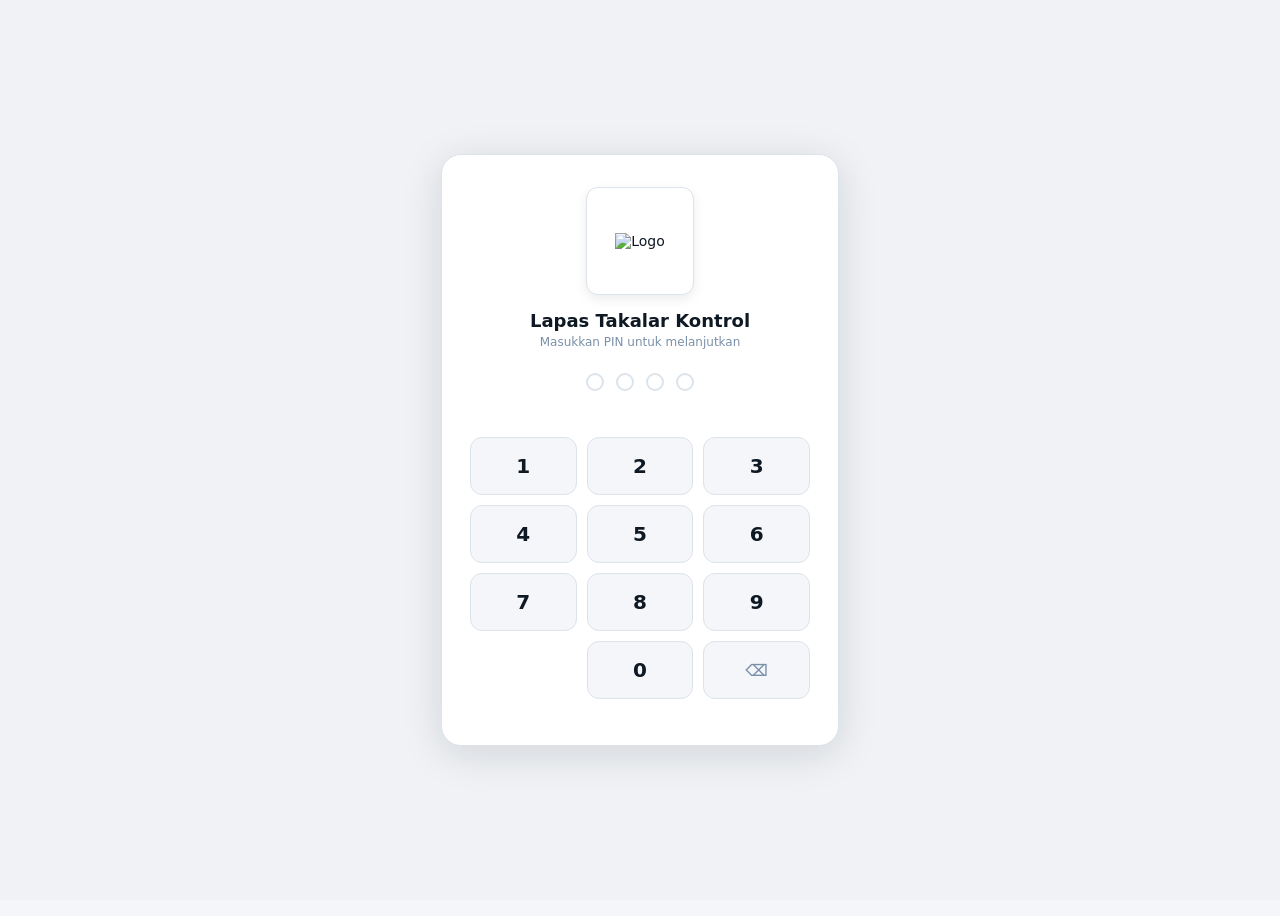
==== commit b184defb: "Update index.html" ====
--- a/index.html
+++ b/index.html
@@ -1,11 +1,11 @@
 <!DOCTYPE html>
 <html lang="id">
 <head>
-<meta charset="UTF-8">
-<meta name="viewport" content="width=device-width, initial-scale=1">
-<title>Kontrol Keliling — Petugas</title>
-<?!= include('style'); ?>
-<style>
+  <link rel="stylesheet" href="style.css">
+  <meta charset="UTF-8">
+  <meta name="viewport" content="width=device-width, initial-scale=1">
+  <title>Kontrol Keliling — Petugas</title>
+  <style>
 /* ── PIN SCREEN ── */
 #pin-screen {
   position: fixed; inset: 0; z-index: 999;
@@ -94,9 +94,7 @@
 .next-schedule-title   { font-size: 11px; text-transform: uppercase; letter-spacing: .05em; color: #868e96; font-weight: 700; }
 .next-schedule-time    { font-size: 16px; font-weight: 800; color: #f59f00; }
 
-/* ══════════════════════════════════════════════════
-   SEKSI SCAN QR — IN-APP CAMERA
-   ══════════════════════════════════════════════════ */
+/* ── SCAN SECTION ── */
 .scan-section {
   border-radius: var(--r-lg); overflow: hidden; margin-bottom: 14px;
   border: 1px solid var(--line); background: var(--surface); box-shadow: var(--sh);
@@ -104,7 +102,6 @@
 .scan-head { padding: 18px 18px 14px; }
 .scan-head .card-title { margin-bottom: 0; }
 
-/* Status banner */
 .titik-banner {
   padding: 14px 18px; display: flex; align-items: center; gap: 10px;
   font-size: 13px; font-weight: 700; letter-spacing: .2px;
@@ -128,7 +125,6 @@
 .titik-card .nm { font-size: 15px; font-weight: 700; color: var(--ink); }
 .titik-card .zn { font-size: 12px; color: var(--muted); margin-top: 2px; }
 
-/* Tombol scan utama */
 .btn-scan-qr {
   display: flex; align-items: center; justify-content: center; gap: 10px;
   width: 100%; padding: 14px 18px; margin: 0 0 18px;
@@ -141,7 +137,6 @@
 .btn-scan-qr:active { transform: scale(.97); }
 .btn-scan-qr .ic-btn { font-size: 20px; }
 
-/* Tombol scan ulang (setelah berhasil) */
 .btn-rescan {
   display: inline-flex; align-items: center; gap: 6px; margin-top: 10px;
   background: transparent; border: 1.5px solid var(--line); border-radius: 8px;
@@ -150,18 +145,13 @@
 }
 .btn-rescan:hover { border-color: var(--ink); color: var(--ink); }
 
-/* ══════════════════════════════════════════════════
-   MODAL KAMERA QR
-   ══════════════════════════════════════════════════ */
+/* ── MODAL KAMERA QR ── */
 #qr-modal {
-  display: none;
-  position: fixed; inset: 0; z-index: 1000;
+  display: none; position: fixed; inset: 0; z-index: 1000;
   background: rgba(0,0,0,.82);
-  align-items: center; justify-content: center;
-  padding: 20px;
+  align-items: center; justify-content: center; padding: 20px;
 }
 #qr-modal.open { display: flex; }
-
 .qr-modal-box {
   background: #111827; border-radius: 20px; overflow: hidden;
   width: 100%; max-width: 380px;
@@ -172,7 +162,6 @@
   from { transform: translateY(30px); opacity: 0; }
   to   { transform: translateY(0);    opacity: 1; }
 }
-
 .qr-modal-header {
   display: flex; align-items: center; justify-content: space-between;
   padding: 16px 18px; background: #1f2937;
@@ -185,37 +174,23 @@
   transition: background .15s; font-family: inherit;
 }
 .qr-modal-close:hover { background: rgba(255,255,255,.2); }
-
-/* Area video */
 .qr-video-wrap {
-  position: relative; background: #000;
-  aspect-ratio: 1 / 1; overflow: hidden;
-}
-#qr-video {
-  width: 100%; height: 100%; object-fit: cover; display: block;
-}
-
-/* Overlay bidik */
+  position: relative; background: #000; aspect-ratio: 1 / 1; overflow: hidden;
+}
+#qr-video { width: 100%; height: 100%; object-fit: cover; display: block; }
 .qr-overlay {
   position: absolute; inset: 0; pointer-events: none;
   display: flex; align-items: center; justify-content: center;
 }
-.qr-frame {
-  width: 62%; aspect-ratio: 1/1; position: relative;
-}
-/* 4 sudut frame */
-.qr-frame::before, .qr-frame::after,
-.qr-corner-bl, .qr-corner-br {
-  content: ''; position: absolute;
-  width: 22px; height: 22px;
+.qr-frame { width: 62%; aspect-ratio: 1/1; position: relative; }
+.qr-frame::before, .qr-frame::after, .qr-corner-bl, .qr-corner-br {
+  content: ''; position: absolute; width: 22px; height: 22px;
   border-color: #00e5a0; border-style: solid;
 }
 .qr-frame::before  { top: 0;    left: 0;  border-width: 3px 0 0 3px; border-radius: 4px 0 0 0; }
 .qr-frame::after   { top: 0;    right: 0; border-width: 3px 3px 0 0; border-radius: 0 4px 0 0; }
 .qr-corner-bl { bottom: 0; left: 0;  border-width: 0 0 3px 3px; border-radius: 0 0 0 4px; }
 .qr-corner-br { bottom: 0; right: 0; border-width: 0 3px 3px 0; border-radius: 0 0 4px 0; }
-
-/* Garis scan animasi */
 .qr-scanline {
   position: absolute; left: 8%; right: 8%; height: 2px;
   background: linear-gradient(90deg, transparent, #00e5a0, transparent);
@@ -227,21 +202,6 @@
   90%  { top: 88%; opacity: 1; }
   100% { top: 88%; opacity: 0; }
 }
-
-/* Latar semi-transparan di luar frame */
-.qr-shade {
-  position: absolute; inset: 0; pointer-events: none;
-}
-.qr-shade::before {
-  content: '';
-  position: absolute; inset: 0;
-  background: rgba(0,0,0,.45);
-  /* cutout square transparan di tengah */
-  -webkit-mask: url(#cutout);
-  mask: url(#cutout);
-}
-
-/* Status deteksi bawah modal */
 .qr-status {
   padding: 14px 18px; text-align: center;
   font-size: 13px; color: rgba(255,255,255,.6);
@@ -258,8 +218,6 @@
 }
 .qr-status.detected { color: #00e5a0; font-weight: 700; }
 .qr-status.err      { color: #ef4444; }
-
-/* Validating spinner */
 .qr-validating {
   display: none; position: absolute; inset: 0;
   background: rgba(0,0,0,.75); align-items: center; justify-content: center;
@@ -312,25 +270,27 @@
 }
 .brand-logo img { max-width: 100%; max-height: 100%; object-fit: contain; display: block; }
 .brand { display: flex; align-items: center; gap: 12px; }
-</style>
-
-<!-- Di bagian <head>, tambahkan konstanta URL -->
-<script>
-  // ⬇️ Ganti dengan URL deploy Apps Script Anda
-  var GAS_URL = 'https://script.google.com/macros/s/AKfycbwZ-bvTSzSXA_kmW4q7_N6QpkKFoO9yGTwtnaRTEQw5KKcrFpcJdeaTTjJVmVdrZLWx/exec';
-
-  // Helper: panggil Apps Script via fetch
-  async function gasCall(action, data) {
-    var res = await fetch(GAS_URL, {
-      method: 'POST',
-      headers: { 'Content-Type': 'text/plain' }, // ← harus text/plain bukan application/json
-      body: JSON.stringify({ action: action, data: data || {} })
-    });
-    var json = await res.json();
-    if (!json.success) throw new Error(json.msg || 'Server error');
-    return json.result;
-  }
-</script>
+  </style>
+
+  <script>
+    /* ══════════════════════════════════════════════════════════
+       CONFIG — Ganti dengan URL deploy Apps Script Anda
+       ══════════════════════════════════════════════════════════ */
+    var GAS_URL = 'https://script.google.com/macros/s/AKfycbwZ-bvTSzSXA_kmW4q7_N6QpkKFoO9yGTwtnaRTEQw5KKcrFpcJdeaTTjJVmVdrZLWx/exec';
+
+    /* Helper: panggil Apps Script via fetch — SATU-SATUNYA cara
+       komunikasi dari GitHub Pages ke Apps Script              */
+    async function gasCall(action, data) {
+      var res = await fetch(GAS_URL, {
+        method: 'POST',
+        headers: { 'Content-Type': 'text/plain' },
+        body: JSON.stringify({ action: action, data: data || {} })
+      });
+      var json = await res.json();
+      if (!json.success) throw new Error(json.msg || 'Server error');
+      return json.result;
+    }
+  </script>
 </head>
 <body>
 
@@ -380,8 +340,6 @@
     <div class="qr-video-wrap">
       <video id="qr-video" autoplay muted playsinline></video>
       <canvas id="qr-canvas" style="display:none;"></canvas>
-
-      <!-- Shade + frame overlay -->
       <div class="qr-overlay">
         <div class="qr-frame">
           <div class="qr-corner-bl"></div>
@@ -389,8 +347,6 @@
           <div class="qr-scanline"></div>
         </div>
       </div>
-
-      <!-- Validating spinner overlay -->
       <div class="qr-validating" id="qr-validating">
         <div class="spinner"></div>
         <p>Memvalidasi titik…</p>
@@ -406,230 +362,225 @@
 <!-- ══ KONTEN UTAMA ══ -->
 <div id="main-content" style="display:none;">
 
-<div class="topbar">
-  <div class="brand">
-    <div class="brand-logo">
-      <img src="https://upload.wikimedia.org/wikipedia/commons/thumb/0/00/Logo_Kementrian_Imigrasi_dan_Pemasyarakatan_%282024%29.png/1280px-Logo_Kementrian_Imigrasi_dan_Pemasyarakatan_%282024%29.png" alt="Logo">
-    </div>
-    <div class="brand-text">
-      <div class="brand-name">Lapas Takalar Kontrol</div>
-      <div class="brand-sub">Kontrol Keliling</div>
+  <div class="topbar">
+    <div class="brand">
+      <div class="brand-logo">
+        <img src="https://upload.wikimedia.org/wikipedia/commons/thumb/0/00/Logo_Kementrian_Imigrasi_dan_Pemasyarakatan_%282024%29.png/1280px-Logo_Kementrian_Imigrasi_dan_Pemasyarakatan_%282024%29.png" alt="Logo">
+      </div>
+      <div class="brand-text">
+        <div class="brand-name">Lapas Takalar Kontrol</div>
+        <div class="brand-sub">Kontrol Keliling</div>
+      </div>
+    </div>
+    <div class="nav-links">
+      <button class="nav-link active">Laporan</button>
+      <button class="nav-link" onclick="navTo('dashboard')">Dashboard</button>
     </div>
   </div>
-  <div class="nav-links">
-    <button class="nav-link active">Laporan</button>
-    <button class="nav-link" onclick="navTo('dashboard')">Dashboard</button>
-  </div>
-</div>
-
-<div class="page">
-
-  <!-- Status sesi + jam -->
-  <div class="sesi-bar">
-    <div class="sesi-indicator sesi-malam" id="sesi-indicator"></div>
-    <div class="sesi-meta">
-      <div class="sesi-label">Sesi Jaga Aktif</div>
-      <div class="sesi-value" id="sesi-value">—</div>
-    </div>
-    <div class="clock-wrap">
-      <div class="clock-live"><span class="live-dot"></span><span class="live-text">Live</span></div>
-      <div class="clock-time" id="clock">—</div>
-    </div>
-  </div>
-
-  <!-- Kartu shift -->
-  <div class="sesi-container">
-    <div class="shift-card" id="card-pagi">
-      <div class="shift-icon">☀️</div>
-      <div class="shift-info">
-        <div class="shift-label">Jaga Pagi</div>
-        <div class="shift-times">08:00 • 10:00 • 12:00</div>
-      </div>
-      <div class="shift-status" id="badge-pagi"></div>
-    </div>
-    <div class="shift-card" id="card-siang">
-      <div class="shift-icon">🌤️</div>
-      <div class="shift-info">
-        <div class="shift-label">Jaga Siang</div>
-        <div class="shift-times">14:00 • 16:00 • 18:00</div>
-      </div>
-      <div class="shift-status" id="badge-siang"></div>
-    </div>
-    <div class="shift-card" id="card-malam">
-      <div class="shift-icon">🌙</div>
-      <div class="shift-info">
-        <div class="shift-label">Jaga Malam</div>
-        <div class="shift-times">20:00 • 22:00 • 00:00 • 02:00 • 04:00</div>
-      </div>
-      <div class="shift-status" id="badge-malam"></div>
-    </div>
-  </div>
-
-  <!-- Jadwal berikutnya -->
-  <div class="next-schedule-box">
-    <div class="next-schedule-icon">⏰</div>
-    <div class="next-schedule-content">
-      <div class="next-schedule-title">Target Kontrol Terdekat</div>
-      <div class="next-schedule-time">Pukul <span id="jamBerikutnya">--:--</span> WIB</div>
-    </div>
-  </div>
-
-  <!-- ══════════════════════════════════════════════════
-       VERIFIKASI TITIK KONTROL — IN-APP QR SCANNER
-       ══════════════════════════════════════════════════ -->
-  <div class="scan-section">
-    <div class="scan-head">
-      <div class="card-title">Verifikasi Lokasi Kontrol</div>
-    </div>
-
-    <!-- State 1: Belum ada titik — tampil tombol scan -->
-    <div id="state-kosong">
-      <div class="titik-banner kosong">
-        <span class="ic">📷</span>
-        BELUM ADA TITIK TERVERIFIKASI
-      </div>
-      <div class="titik-detail" style="padding-top:14px;">
-        <button class="btn-scan-qr" onclick="openQrModal()">
-          <span class="ic-btn">📷</span>
-          Scan QR Titik Kontrol
-        </button>
-        <div style="text-align:center; font-size:12px; color:var(--muted); padding-bottom:4px;">
-          Arahkan kamera ke QR Code yang tertempel di titik kontrol
-        </div>
-      </div>
-    </div>
-
-    <!-- State 2: Titik berhasil terverifikasi -->
-    <div id="state-ok" style="display:none;">
-      <div class="titik-banner ok">
-        <span class="ic">✅</span>
-        TITIK KONTROL TERVERIFIKASI
-      </div>
-      <div class="titik-detail">
-        <div class="titik-card">
-          <div class="ic-wrap">📍</div>
-          <div>
-            <div class="nm" id="titik-nama-display">—</div>
-            <div class="zn" id="titik-zona-display">—</div>
+
+  <div class="page">
+
+    <!-- Status sesi + jam -->
+    <div class="sesi-bar">
+      <div class="sesi-indicator sesi-malam" id="sesi-indicator"></div>
+      <div class="sesi-meta">
+        <div class="sesi-label">Sesi Jaga Aktif</div>
+        <div class="sesi-value" id="sesi-value">—</div>
+      </div>
+      <div class="clock-wrap">
+        <div class="clock-live"><span class="live-dot"></span><span class="live-text">Live</span></div>
+        <div class="clock-time" id="clock">—</div>
+      </div>
+    </div>
+
+    <!-- Kartu shift -->
+    <div class="sesi-container">
+      <div class="shift-card" id="card-pagi">
+        <div class="shift-icon">☀️</div>
+        <div class="shift-info">
+          <div class="shift-label">Jaga Pagi</div>
+          <div class="shift-times">08:00 • 10:00 • 12:00</div>
+        </div>
+        <div class="shift-status" id="badge-pagi"></div>
+      </div>
+      <div class="shift-card" id="card-siang">
+        <div class="shift-icon">🌤️</div>
+        <div class="shift-info">
+          <div class="shift-label">Jaga Siang</div>
+          <div class="shift-times">14:00 • 16:00 • 18:00</div>
+        </div>
+        <div class="shift-status" id="badge-siang"></div>
+      </div>
+      <div class="shift-card" id="card-malam">
+        <div class="shift-icon">🌙</div>
+        <div class="shift-info">
+          <div class="shift-label">Jaga Malam</div>
+          <div class="shift-times">20:00 • 22:00 • 00:00 • 02:00 • 04:00</div>
+        </div>
+        <div class="shift-status" id="badge-malam"></div>
+      </div>
+    </div>
+
+    <!-- Jadwal berikutnya -->
+    <div class="next-schedule-box">
+      <div class="next-schedule-icon">⏰</div>
+      <div class="next-schedule-content">
+        <div class="next-schedule-title">Target Kontrol Terdekat</div>
+        <div class="next-schedule-time">Pukul <span id="jamBerikutnya">--:--</span> WIB</div>
+      </div>
+    </div>
+
+    <!-- Verifikasi Titik Kontrol -->
+    <div class="scan-section">
+      <div class="scan-head">
+        <div class="card-title">Verifikasi Lokasi Kontrol</div>
+      </div>
+
+      <!-- State 1: Belum ada titik -->
+      <div id="state-kosong">
+        <div class="titik-banner kosong">
+          <span class="ic">📷</span>
+          BELUM ADA TITIK TERVERIFIKASI
+        </div>
+        <div class="titik-detail" style="padding-top:14px;">
+          <button class="btn-scan-qr" onclick="openQrModal()">
+            <span class="ic-btn">📷</span>
+            Scan QR Titik Kontrol
+          </button>
+          <div style="text-align:center; font-size:12px; color:var(--muted); padding-bottom:4px;">
+            Arahkan kamera ke QR Code yang tertempel di titik kontrol
           </div>
         </div>
-        <p style="font-size:11px; color:var(--muted); margin-top:8px; padding-left:2px;">
-          🔒 Terdeteksi dari QR Code (ID: <span id="titik-id-display">—</span>)
-        </p>
-        <button class="btn-rescan" onclick="resetScan()">
-          🔄 Scan Titik Lain
-        </button>
-      </div>
-    </div>
-
-    <!-- State 3: QR tidak dikenali / error validasi -->
-    <div id="state-err" style="display:none;">
-      <div class="titik-banner err">
-        <span class="ic">⚠️</span>
-        QR CODE TIDAK DIKENALI
-      </div>
-      <div class="titik-detail" style="padding-top:12px;">
-        <div style="font-size:13px; color:var(--muted); margin-bottom:12px;" id="err-msg-display">
-          ID titik tidak terdaftar atau sudah tidak aktif.
-        </div>
-        <button class="btn-scan-qr" onclick="openQrModal()" style="margin-bottom:0;">
-          <span class="ic-btn">🔄</span>
-          Coba Scan Ulang
-        </button>
-      </div>
-    </div>
-  </div>
-
-  <!-- ══ FORM DATA PETUGAS ══ -->
-  <div id="form-area" class="form-locked">
-
-    <div class="card">
-      <div class="card-title">Data Petugas</div>
-      <div class="f-group">
-        <label class="f-label">Nama Petugas *</label>
-        <input type="text" class="f-input" id="inp-nama"
-          placeholder="Masukkan nama lengkap…" autocomplete="name" />
-      </div>
-
-      <div class="grid-2">
-        <div class="f-group">
-          <label class="f-label" id="label-regu">Regu / Fungsi *</label>
-          <select class="f-select" id="inp-regu" onchange="onReguChange()">
-            <option value="">Pilih regu / fungsi…</option>
-            <option value="1">Regu 1</option>
-            <option value="2">Regu 2</option>
-            <option value="3">Regu 3</option>
-            <option value="4">Regu 4</option>
-            <option value="staf" style="font-weight:700; color:#78350f;">👷 Staf KPLP (Kontrol Blok)</option>
-          </select>
-          <div class="staf-info-banner" id="staf-banner">
-            <span style="font-size:16px; flex-shrink:0;">ℹ️</span>
+      </div>
+
+      <!-- State 2: Titik berhasil terverifikasi -->
+      <div id="state-ok" style="display:none;">
+        <div class="titik-banner ok">
+          <span class="ic">✅</span>
+          TITIK KONTROL TERVERIFIKASI
+        </div>
+        <div class="titik-detail">
+          <div class="titik-card">
+            <div class="ic-wrap">📍</div>
             <div>
-              Anda memilih <strong>Staf KPLP</strong>. Laporan Anda akan tercatat sebagai
-              <strong>Kontrol Staf Blok Hunian</strong> dan hanya dipantau pada
-              <strong>Sesi Pagi (07.00–13.00)</strong>.<br>
-              Pastikan titik yang di-scan adalah salah satu dari 6 area blok hunian.
+              <div class="nm" id="titik-nama-display">—</div>
+              <div class="zn" id="titik-zona-display">—</div>
             </div>
           </div>
-        </div>
-
+          <p style="font-size:11px; color:var(--muted); margin-top:8px; padding-left:2px;">
+            🔒 Terdeteksi dari QR Code (ID: <span id="titik-id-display">—</span>)
+          </p>
+          <button class="btn-rescan" onclick="resetScan()">
+            🔄 Scan Titik Lain
+          </button>
+        </div>
+      </div>
+
+      <!-- State 3: QR tidak dikenali -->
+      <div id="state-err" style="display:none;">
+        <div class="titik-banner err">
+          <span class="ic">⚠️</span>
+          QR CODE TIDAK DIKENALI
+        </div>
+        <div class="titik-detail" style="padding-top:12px;">
+          <div style="font-size:13px; color:var(--muted); margin-bottom:12px;" id="err-msg-display">
+            ID titik tidak terdaftar atau sudah tidak aktif.
+          </div>
+          <button class="btn-scan-qr" onclick="openQrModal()" style="margin-bottom:0;">
+            <span class="ic-btn">🔄</span>
+            Coba Scan Ulang
+          </button>
+        </div>
+      </div>
+    </div>
+
+    <!-- ══ FORM DATA PETUGAS ══ -->
+    <div id="form-area" class="form-locked">
+
+      <div class="card">
+        <div class="card-title">Data Petugas</div>
         <div class="f-group">
-          <label class="f-label">Sesi Jaga</label>
-          <select class="f-select" id="inp-sesi">
-            <option value="">— Otomatis —</option>
-            <option value="pagi">Pagi (07.00–13.00)</option>
-            <option value="siang">Siang (13.00–19.00)</option>
-            <option value="malam">Malam (19.00–07.00)</option>
-          </select>
-        </div>
-      </div>
-
-      <div class="f-group" style="margin-bottom:0;">
-        <label class="f-label">Keterangan Situasi</label>
-        <textarea class="f-textarea" id="inp-ket" rows="3"
-          placeholder="Situasi aman, catatan kondisi, temuan, dsb…"></textarea>
-      </div>
-    </div>
-
-    <div class="card">
-      <div class="card-title">Dokumentasi Foto <span style="font-weight:400;color:var(--muted);font-size:11px;">(opsional)</span></div>
-      <div class="photo-drop" onclick="document.getElementById('file-input').click()">
-        <span style="font-size:28px;display:block;margin-bottom:6px;color:var(--muted);">🖼️</span>
-        <div style="font-size:13px;color:var(--muted);">Ketuk untuk menambah foto dokumentasi</div>
-        <div style="font-size:11px;color:var(--line-2);margin-top:4px;">JPG, PNG — maks. 5 foto</div>
-      </div>
-      <input type="file" id="file-input" accept="image/*" multiple style="display:none;" onchange="handlePhoto(this)">
-      <div class="photo-grid" id="photo-grid"></div>
-    </div>
-
-    <button class="btn-primary" id="btn-submit" onclick="submitLog()">
-      ✅ Simpan Laporan Kontrol
-    </button>
-    <div style="height:28px;"></div>
-
-  </div>
-</div><!-- end page -->
+          <label class="f-label">Nama Petugas *</label>
+          <input type="text" class="f-input" id="inp-nama"
+            placeholder="Masukkan nama lengkap…" autocomplete="name" />
+        </div>
+
+        <div class="grid-2">
+          <div class="f-group">
+            <label class="f-label" id="label-regu">Regu / Fungsi *</label>
+            <select class="f-select" id="inp-regu" onchange="onReguChange()">
+              <option value="">Pilih regu / fungsi…</option>
+              <option value="1">Regu 1</option>
+              <option value="2">Regu 2</option>
+              <option value="3">Regu 3</option>
+              <option value="4">Regu 4</option>
+              <option value="staf" style="font-weight:700; color:#78350f;">👷 Staf KPLP (Kontrol Blok)</option>
+            </select>
+            <div class="staf-info-banner" id="staf-banner">
+              <span style="font-size:16px; flex-shrink:0;">ℹ️</span>
+              <div>
+                Anda memilih <strong>Staf KPLP</strong>. Laporan Anda akan tercatat sebagai
+                <strong>Kontrol Staf Blok Hunian</strong> dan hanya dipantau pada
+                <strong>Sesi Pagi (07.00–13.00)</strong>.<br>
+                Pastikan titik yang di-scan adalah salah satu dari 6 area blok hunian.
+              </div>
+            </div>
+          </div>
+
+          <div class="f-group">
+            <label class="f-label">Sesi Jaga</label>
+            <select class="f-select" id="inp-sesi">
+              <option value="">— Otomatis —</option>
+              <option value="pagi">Pagi (07.00–13.00)</option>
+              <option value="siang">Siang (13.00–19.00)</option>
+              <option value="malam">Malam (19.00–07.00)</option>
+            </select>
+          </div>
+        </div>
+
+        <div class="f-group" style="margin-bottom:0;">
+          <label class="f-label">Keterangan Situasi</label>
+          <textarea class="f-textarea" id="inp-ket" rows="3"
+            placeholder="Situasi aman, catatan kondisi, temuan, dsb…"></textarea>
+        </div>
+      </div>
+
+      <div class="card">
+        <div class="card-title">Dokumentasi Foto <span style="font-weight:400;color:var(--muted);font-size:11px;">(opsional)</span></div>
+        <div class="photo-drop" onclick="document.getElementById('file-input').click()">
+          <span style="font-size:28px;display:block;margin-bottom:6px;color:var(--muted);">🖼️</span>
+          <div style="font-size:13px;color:var(--muted);">Ketuk untuk menambah foto dokumentasi</div>
+          <div style="font-size:11px;color:var(--line-2);margin-top:4px;">JPG, PNG — maks. 5 foto</div>
+        </div>
+        <input type="file" id="file-input" accept="image/*" multiple style="display:none;" onchange="handlePhoto(this)">
+        <div class="photo-grid" id="photo-grid"></div>
+      </div>
+
+      <button class="btn-primary" id="btn-submit" onclick="submitLog()">
+        ✅ Simpan Laporan Kontrol
+      </button>
+      <div style="height:28px;"></div>
+
+    </div>
+  </div><!-- end page -->
 </div><!-- end #main-content -->
 
 <div class="toast" id="toast"></div>
 
-<!-- jsQR — library decode QR dari frame kamera, jalan 100% di browser -->
+<!-- jsQR: decode QR dari frame kamera, berjalan 100% di browser -->
 <script src="https://cdn.jsdelivr.net/npm/jsqr@1.4.0/dist/jsQR.min.js"></script>
 
 <script>
 /* ══════════════════════════════════════════════════════════
-   CONFIG
+   STATE
    ══════════════════════════════════════════════════════════ */
-var BASE_URL = 'https://script.google.com/macros/s/AKfycbwZ-bvTSzSXA_kmW4q7_N6QpkKFoO9yGTwtnaRTEQw5KKcrFpcJdeaTTjJVmVdrZLWx/exec';
-
-/* State titik kontrol aktif (diisi setelah scan+validasi berhasil) */
+var BASE_URL     = GAS_URL; // sudah didefinisikan di atas
 var scannedTitik = null;
-
-/* ── QR Scanner state ── */
-var qrStream     = null;   // MediaStream kamera aktif
-var qrRafId      = null;   // requestAnimationFrame id
-var qrCooldown   = false;  // cegah double-decode
-var qrValidating = false;  // sedang kirim ke server
+var qrStream     = null;
+var qrRafId      = null;
+var qrCooldown   = false;
+var qrValidating = false;
+var photoFiles   = [];
 
 /* ══════════════════════════════════════════════════════════
    PIN
@@ -666,20 +617,21 @@
   }
 }
 
-function validatePin() {
-  google.script.run
-    .withSuccessHandler(function(ok) {
-      if (ok) {
-        try { sessionStorage.setItem('lk_pin_ok', '1'); } catch(e) {}
-        pinAttempts = 0;
-        showMainContent();
-      } else {
-        pinAttempts++;
-        showPinError(MAX_ATTEMPTS - pinAttempts);
-      }
-    })
-    .withFailureHandler(function() { showPinError(-1); })
-    .checkAdminPin(pinBuffer);
+/* ✅ Menggunakan gasCall — bukan google.script.run */
+async function validatePin() {
+  try {
+    var result = await gasCall('checkPin', { pin: pinBuffer });
+    if (result.ok) {
+      try { sessionStorage.setItem('lk_pin_ok', '1'); } catch(e) {}
+      pinAttempts = 0;
+      showMainContent();
+    } else {
+      pinAttempts++;
+      showPinError(MAX_ATTEMPTS - pinAttempts);
+    }
+  } catch(e) {
+    showPinError(-1);
+  }
 }
 
 function showPinError(sisa) {
@@ -705,14 +657,14 @@
 
 function lockKeypad() {
   pinLocked = true;
-  var keys = document.querySelectorAll('.pin-key');
-  var lMsg = el('pin-locked-msg');
+  var keys  = document.querySelectorAll('.pin-key');
+  var lMsg  = el('pin-locked-msg');
   var attEl = el('pin-attempts');
   var msgEl = el('pin-error-msg');
   keys.forEach(function(k) { k.style.opacity = '.3'; k.style.pointerEvents = 'none'; });
   if (lMsg)  lMsg.style.display = 'block';
-  if (attEl) attEl.textContent = '';
-  if (msgEl) msgEl.textContent = '';
+  if (attEl) attEl.textContent  = '';
+  if (msgEl) msgEl.textContent  = '';
   var remaining = LOCK_SECONDS;
   var cdEl = el('lock-countdown');
   lockTimer = setInterval(function() {
@@ -755,28 +707,23 @@
 /* ══════════════════════════════════════════════════════════
    INIT HALAMAN UTAMA
    ══════════════════════════════════════════════════════════ */
-var photoFiles = [];
-
 function initMainPage() {
   startClock();
 
   var sn = localStorage.getItem('lk_nama');
   var sr = localStorage.getItem('lk_regu');
   if (sn) el('inp-nama').value = sn;
-  if (sr) {
-    el('inp-regu').value = sr;
-    onReguChange();
-  }
-
-  google.script.run
-    .withSuccessHandler(function(info) {
-      if (info && info.nextControl) el('jamBerikutnya').textContent = info.nextControl;
-    })
-    .getInfoPetugasPage();
+  if (sr) { el('inp-regu').value = sr; onReguChange(); }
+
+  /* ✅ gasCall — bukan google.script.run */
+  gasCall('getInfo', {}).then(function(info) {
+    if (info && info.nextControl)
+      el('jamBerikutnya').textContent = info.nextControl;
+  }).catch(function() {});
 }
 
 /* ══════════════════════════════════════════════════════════
-   QR MODAL — buka / tutup
+   QR MODAL
    ══════════════════════════════════════════════════════════ */
 function openQrModal() {
   var modal = el('qr-modal');
@@ -794,36 +741,28 @@
 }
 
 /* ══════════════════════════════════════════════════════════
-   KAMERA — start / stop
+   KAMERA
    ══════════════════════════════════════════════════════════ */
 function startCamera() {
   var video = el('qr-video');
-
-  // Preferensi kamera belakang (environment) untuk scan QR
-  var constraints = {
-    video: {
-      facingMode: { ideal: 'environment' },
-      width:  { ideal: 1280 },
-      height: { ideal: 720 }
-    }
-  };
-
-  navigator.mediaDevices.getUserMedia(constraints)
-    .then(function(stream) {
-      qrStream      = stream;
-      video.srcObject = stream;
-      video.onloadedmetadata = function() {
-        video.play();
-        requestAnimationFrame(scanFrame);
-      };
-    })
-    .catch(function(err) {
-      var msg = 'Tidak dapat mengakses kamera.';
-      if (err.name === 'NotAllowedError')  msg = 'Izin kamera ditolak. Berikan akses kamera di pengaturan browser.';
-      if (err.name === 'NotFoundError')    msg = 'Kamera tidak ditemukan di perangkat ini.';
-      if (err.name === 'NotReadableError') msg = 'Kamera sedang digunakan aplikasi lain.';
-      setQrStatus('err', msg);
-    });
+  navigator.mediaDevices.getUserMedia({
+    video: { facingMode: { ideal: 'environment' }, width: { ideal: 1280 }, height: { ideal: 720 } }
+  })
+  .then(function(stream) {
+    qrStream = stream;
+    video.srcObject = stream;
+    video.onloadedmetadata = function() {
+      video.play();
+      requestAnimationFrame(scanFrame);
+    };
+  })
+  .catch(function(err) {
+    var msg = 'Tidak dapat mengakses kamera.';
+    if (err.name === 'NotAllowedError')  msg = 'Izin kamera ditolak. Berikan akses kamera di pengaturan browser.';
+    if (err.name === 'NotFoundError')    msg = 'Kamera tidak ditemukan di perangkat ini.';
+    if (err.name === 'NotReadableError') msg = 'Kamera sedang digunakan aplikasi lain.';
+    setQrStatus('err', msg);
+  });
 }
 
 function stopCamera() {
@@ -837,10 +776,10 @@
 }
 
 /* ══════════════════════════════════════════════════════════
-   SCAN LOOP — ambil frame tiap animasi, decode dengan jsQR
+   SCAN LOOP
    ══════════════════════════════════════════════════════════ */
 function scanFrame() {
-  if (!el('qr-modal').classList.contains('open')) return; // modal sudah tutup
+  if (!el('qr-modal').classList.contains('open')) return;
   if (qrValidating) { qrRafId = requestAnimationFrame(scanFrame); return; }
 
   var video  = el('qr-video');
@@ -864,24 +803,22 @@
   if (code && !qrCooldown) {
     qrCooldown = true;
     handleQrData(code.data);
-    return; // stop loop — akan dilanjut atau ditutup setelah validasi
+    return;
   }
 
   qrRafId = requestAnimationFrame(scanFrame);
 }
 
 /* ══════════════════════════════════════════════════════════
-   HANDLE DATA QR — extract ID lalu validasi ke server
+   HANDLE QR DATA
+   ✅ Diganti dari google.script.run ke gasCall
    ══════════════════════════════════════════════════════════ */
-function handleQrData(rawData) {
-  // Coba extract ?id= dari URL (pola QR lama masih didukung)
-  // atau pakai raw data langsung sebagai ID
+async function handleQrData(rawData) {
   var titikId = '';
   try {
     var url = new URL(rawData);
     titikId = url.searchParams.get('id') || '';
   } catch(e) {
-    // bukan URL, anggap raw data adalah ID titik langsung
     titikId = rawData.trim();
   }
 
@@ -895,44 +832,38 @@
     return;
   }
 
-  // Tampilkan spinner validasi
   qrValidating = true;
   el('qr-validating').classList.add('show');
   setQrStatus('detected', '🔍 Memvalidasi: ' + titikId);
 
-  // Validasi ke server (Code.gs validateTitik sudah ada, tidak perlu ubah)
-  google.script.run
-    .withSuccessHandler(function(titikObj) {
-      el('qr-validating').classList.remove('show');
-      qrValidating = false;
-
-      if (titikObj) {
-        // ✅ Titik valid
-        scannedTitik = titikObj;
-        closeQrModal();
-        showStateTitikOk(titikObj);
-        // Aktifkan form
-        el('form-area').className = 'form-unlocked';
-        toast('✅ Titik terverifikasi: ' + titikObj.nama, 'ok');
-        // Vibrate jika didukung
-        if (navigator.vibrate) navigator.vibrate([100, 50, 100]);
-      } else {
-        // ❌ ID tidak ditemukan / tidak aktif
-        closeQrModal();
-        showStateErr('ID titik "' + titikId + '" tidak terdaftar atau sudah tidak aktif.<br>Pastikan Anda scan QR resmi yang tertempel di titik kontrol.');
-      }
-    })
-    .withFailureHandler(function(e) {
-      el('qr-validating').classList.remove('show');
-      qrValidating = false;
+  /* ✅ gasCall — bukan google.script.run.validateTitik */
+  try {
+    var result = await gasCall('validateTitik', { titikId: titikId });
+    el('qr-validating').classList.remove('show');
+    qrValidating = false;
+
+    var titikObj = result.titik;
+    if (titikObj) {
+      scannedTitik = titikObj;
       closeQrModal();
-      showStateErr('Koneksi ke server gagal: ' + (e.message || 'coba lagi.'));
-    })
-    .validateTitik(titikId);
+      showStateTitikOk(titikObj);
+      el('form-area').className = 'form-unlocked';
+      toast('✅ Titik terverifikasi: ' + titikObj.nama, 'ok');
+      if (navigator.vibrate) navigator.vibrate([100, 50, 100]);
+    } else {
+      closeQrModal();
+      showStateErr('ID titik "' + titikId + '" tidak terdaftar atau sudah tidak aktif.<br>Pastikan Anda scan QR resmi yang tertempel di titik kontrol.');
+    }
+  } catch(e) {
+    el('qr-validating').classList.remove('show');
+    qrValidating = false;
+    closeQrModal();
+    showStateErr('Koneksi ke server gagal: ' + (e.message || 'coba lagi.'));
+  }
 }
 
 /* ══════════════════════════════════════════════════════════
-   STATE UI — kosong / ok / err
+   STATE UI
    ══════════════════════════════════════════════════════════ */
 function showStateTitikOk(titik) {
   el('state-kosong').style.display = 'none';
@@ -1025,8 +956,10 @@
   if (item) item.remove();
 }
 
-/* ── SUBMIT LOG ── */
-function submitLog() {
+/* ── SUBMIT LOG ──
+   ✅ Diganti dari google.script.run.simpanLog ke gasCall
+   ══════════════════════════════════════════════════════════ */
+async function submitLog() {
   if (!scannedTitik) {
     toast('Titik kontrol belum terverifikasi. Tap "Scan QR" terlebih dahulu.', 'err');
     return;
@@ -1047,40 +980,13 @@
   localStorage.setItem('lk_regu', reguVal);
 
   var btn = el('btn-submit');
-  btn.disabled = true;
+  btn.disabled  = true;
   btn.innerHTML = '⏳ Menyimpan…';
 
   var fotoAktif = photoFiles.filter(function(f){ return f !== null; });
 
-  google.script.run
-    .withSuccessHandler(function(res) {
-      btn.disabled = false;
-      btn.innerHTML = '✅ Simpan Laporan Kontrol';
-      if (res.success) {
-        toast('✅ Laporan berhasil disimpan — ' + res.waktu, 'ok');
-        el('inp-ket').value = '';
-        photoFiles = [];
-        el('photo-grid').innerHTML = '';
-        google.script.run
-          .withSuccessHandler(function(info) {
-            if (info && info.nextControl) el('jamBerikutnya').textContent = info.nextControl;
-          })
-          .getInfoPetugasPage();
-        // Reset titik — petugas harus scan ulang untuk titik berikutnya
-        setTimeout(function() {
-          resetScan();
-          toast('Scan QR titik berikutnya untuk lanjut keliling 📷', '');
-        }, 1800);
-      } else {
-        toast('Gagal menyimpan: ' + (res.msg || 'error tidak diketahui'), 'err');
-      }
-    })
-    .withFailureHandler(function(e) {
-      btn.disabled = false;
-      btn.innerHTML = '✅ Simpan Laporan Kontrol';
-      toast('Error Server: ' + (e.message || 'Koneksi terputus'), 'err');
-    })
-    .simpanLog({
+  try {
+    var res = await gasCall('simpanLog', {
       titikId    : scannedTitik.id,
       nama       : nama,
       regu       : reguSimpan,
@@ -1089,6 +995,34 @@
       fotoCount  : fotoAktif.length,
       attachFiles: fotoAktif
     });
+
+    btn.disabled  = false;
+    btn.innerHTML = '✅ Simpan Laporan Kontrol';
+
+    if (res.success) {
+      toast('✅ Laporan berhasil disimpan — ' + res.waktu, 'ok');
+      el('inp-ket').value = '';
+      photoFiles = [];
+      el('photo-grid').innerHTML = '';
+
+      /* Perbarui jam kontrol berikutnya */
+      gasCall('getInfo', {}).then(function(info) {
+        if (info && info.nextControl)
+          el('jamBerikutnya').textContent = info.nextControl;
+      }).catch(function() {});
+
+      setTimeout(function() {
+        resetScan();
+        toast('Scan QR titik berikutnya untuk lanjut keliling 📷', '');
+      }, 1800);
+    } else {
+      toast('Gagal menyimpan: ' + (res.msg || 'error tidak diketahui'), 'err');
+    }
+  } catch(e) {
+    btn.disabled  = false;
+    btn.innerHTML = '✅ Simpan Laporan Kontrol';
+    toast('Error Server: ' + (e.message || 'Koneksi terputus'), 'err');
+  }
 }
 
 /* ── JAM & SESI ── */
--- a/style.css
+++ b/style.css
@@ -0,0 +1,376 @@
+<style>
+@import url('https://fonts.googleapis.com/css2?family=DM+Sans:wght@300;400;500;600;700&family=DM+Mono:wght@400;500&display=swap');
+
+*, *::before, *::after { box-sizing: border-box; margin: 0; padding: 0; }
+
+:root {
+  --ink: #0f1923;
+  --ink-2: #1e2d3d;
+  --ink-3: #2d4258;
+  --slate: #4a6180;
+  --muted: #7a90a8;
+  --line: #dde3ea;
+  --line-2: #c5cdd8;
+  --surface: #ffffff;
+  --surface-2: #f4f6f9;
+  --surface-3: #eaecf1;
+
+  --amber: #e08c1a;
+  --amber-pale: #fdf5e4;
+  --amber-mid: #f5c04a;
+
+  --teal: #0f8a6e;
+  --teal-pale: #e2f4ef;
+  --teal-mid: #25b894;
+
+  --crimson: #c22c2c;
+  --crimson-pale: #fce9e9;
+
+  --blue: #1a5fa8;
+  --blue-pale: #e4eef9;
+
+  --violet: #5c2fa8;
+  --violet-pale: #ece6f9;
+
+  --r-sm: 8px;
+  --r: 12px;
+  --r-lg: 16px;
+  --r-xl: 20px;
+
+  --sh: 0 1px 3px rgba(15,25,35,.06), 0 4px 16px rgba(15,25,35,.06);
+  --sh-lg: 0 4px 24px rgba(15,25,35,.10), 0 1px 4px rgba(15,25,35,.06);
+}
+
+html { font-size: 14px; -webkit-font-smoothing: antialiased; }
+body {
+  font-family: 'DM Sans', system-ui, sans-serif;
+  background: var(--surface-2);
+  color: var(--ink);
+  min-height: 100vh;
+}
+
+/* ── TOPBAR ─────────────────────────────────────────────── */
+.topbar {
+  background: var(--ink);
+  color: white;
+  padding: 0 20px;
+  height: 52px;
+  display: flex;
+  align-items: center;
+  justify-content: space-between;
+  gap: 12px;
+  position: sticky;
+  top: 0;
+  z-index: 200;
+  box-shadow: 0 1px 0 rgba(255,255,255,.06);
+}
+.brand { display: flex; align-items: center; gap: 10px; flex-shrink: 0; }
+.brand-logo {
+  width: 32px; height: 32px;
+  background: linear-gradient(135deg, var(--amber) 0%, var(--amber-mid) 100%);
+  border-radius: 8px;
+  display: flex; align-items: center; justify-content: center;
+  font-size: 16px; flex-shrink: 0;
+  box-shadow: 0 2px 8px rgba(224,140,26,.4);
+}
+.brand-text { line-height: 1.2; }
+.brand-name { font-size: 11px; font-weight: 700; letter-spacing: .08em; text-transform: uppercase; color: white; }
+.brand-sub  { font-size: 10px; color: rgba(255,255,255,.4); letter-spacing: .04em; }
+.nav-links  { display: flex; gap: 4px; }
+.nav-link {
+  padding: 6px 12px;
+  border-radius: var(--r-sm);
+  font-size: 11px; font-weight: 600;
+  letter-spacing: .04em; text-transform: uppercase;
+  cursor: pointer; border: none;
+  background: transparent;
+  color: rgba(255,255,255,.5);
+  font-family: inherit;
+  transition: all .15s;
+}
+.nav-link:hover  { background: rgba(255,255,255,.08); color: rgba(255,255,255,.9); }
+.nav-link.active { background: rgba(224,140,26,.18); color: var(--amber-mid); }
+
+/* ── LAYOUT ──────────────────────────────────────────────── */
+.page { padding: 20px; max-width: 840px; margin: 0 auto; }
+
+/* ── CARDS ───────────────────────────────────────────────── */
+.card {
+  background: var(--surface);
+  border: 1px solid var(--line);
+  border-radius: var(--r-lg);
+  padding: 20px;
+  margin-bottom: 14px;
+  box-shadow: var(--sh);
+}
+.card-title {
+  font-size: 10px; font-weight: 700;
+  letter-spacing: .1em; text-transform: uppercase;
+  color: var(--muted); margin-bottom: 16px;
+  display: flex; align-items: center; gap: 7px;
+}
+.card-title::before {
+  content: ''; width: 3px; height: 14px;
+  background: var(--amber); border-radius: 2px; flex-shrink: 0;
+}
+
+/* ── SESI BANNER ─────────────────────────────────────────── */
+.sesi-bar {
+  background: var(--surface); border: 1px solid var(--line);
+  border-radius: var(--r-lg); padding: 14px 18px; margin-bottom: 14px;
+  display: flex; align-items: center; gap: 16px; box-shadow: var(--sh);
+}
+.sesi-indicator { width: 10px; height: 10px; border-radius: 50%; flex-shrink: 0; position: relative; }
+.sesi-indicator::after {
+  content: ''; position: absolute; inset: -3px;
+  border-radius: 50%; opacity: .3; animation: pulse 2s ease-in-out infinite;
+}
+.sesi-pagi  { background: var(--amber-mid); }
+.sesi-pagi::after  { background: var(--amber-mid); }
+.sesi-siang { background: var(--crimson); }
+.sesi-siang::after { background: var(--crimson); }
+.sesi-malam { background: var(--blue); }
+.sesi-malam::after { background: var(--blue); }
+@keyframes pulse { 0%,100%{transform:scale(1)} 50%{transform:scale(1.5)} }
+.sesi-meta  { flex: 1; }
+.sesi-label { font-size: 10px; color: var(--muted); font-weight: 600; letter-spacing: .06em; text-transform: uppercase; margin-bottom: 2px; }
+.sesi-value { font-size: 13px; font-weight: 700; color: var(--ink); }
+.clock-wrap { text-align: right; }
+.clock-time { font-family: 'DM Mono', monospace; font-size: 16px; font-weight: 500; color: var(--ink); letter-spacing: .04em; }
+.clock-live { display: flex; align-items: center; gap: 5px; justify-content: flex-end; margin-bottom: 2px; }
+.live-dot   { width: 6px; height: 6px; background: var(--teal-mid); border-radius: 50%; animation: pulse 2s ease-in-out infinite; }
+.live-text  { font-size: 9px; font-weight: 700; letter-spacing: .08em; color: var(--teal); text-transform: uppercase; }
+
+/* ── FORM ────────────────────────────────────────────────── */
+.f-label { font-size: 10px; font-weight: 700; letter-spacing: .08em; text-transform: uppercase; color: var(--muted); margin-bottom: 6px; display: block; }
+.f-group { margin-bottom: 14px; }
+.f-input, .f-select, .f-textarea {
+  width: 100%; padding: 10px 13px;
+  border: 1.5px solid var(--line); border-radius: var(--r-sm);
+  font-family: 'DM Sans', inherit; font-size: 13px;
+  background: var(--surface); color: var(--ink);
+  transition: border-color .15s, box-shadow .15s; appearance: none;
+}
+.f-input:focus, .f-select:focus, .f-textarea:focus {
+  outline: none; border-color: var(--amber);
+  box-shadow: 0 0 0 3px rgba(224,140,26,.12);
+}
+.f-textarea { resize: none; line-height: 1.5; }
+.f-select   { cursor: pointer; }
+.grid-2 { display: grid; grid-template-columns: 1fr 1fr; gap: 12px; }
+
+/* ── BUTTONS ─────────────────────────────────────────────── */
+.btn {
+  display: inline-flex; align-items: center; gap: 6px;
+  padding: 9px 16px; border-radius: var(--r-sm);
+  border: 1.5px solid var(--line); background: var(--surface);
+  font-family: 'DM Sans', inherit; font-size: 12px; font-weight: 600;
+  color: var(--ink); cursor: pointer; transition: all .15s; letter-spacing: .02em;
+}
+.btn:hover { border-color: var(--ink-3); background: var(--surface-2); }
+.btn-sm    { padding: 5px 11px; font-size: 11px; }
+.btn-primary {
+  width: 100%; padding: 14px;
+  background: var(--ink); color: white; border: none;
+  border-radius: var(--r-sm); font-family: 'DM Sans', inherit;
+  font-size: 13px; font-weight: 700; letter-spacing: .05em; text-transform: uppercase;
+  cursor: pointer; transition: all .15s;
+  display: flex; align-items: center; justify-content: center; gap: 8px;
+}
+.btn-primary:hover    { background: var(--ink-3); }
+.btn-primary:active   { transform: scale(.99); }
+.btn-primary:disabled { opacity: .45; cursor: not-allowed; transform: none; }
+.btn-amber  { background: var(--amber); border-color: var(--amber); color: white; font-weight: 700; }
+.btn-amber:hover  { background: #c87a12; border-color: #c87a12; }
+.btn-danger { border-color: #f5b8b8; color: var(--crimson); }
+.btn-danger:hover { background: var(--crimson-pale); border-color: var(--crimson); }
+
+/* ── PHOTO ───────────────────────────────────────────────── */
+.photo-drop {
+  border: 1.5px dashed var(--line-2); border-radius: var(--r);
+  padding: 24px; text-align: center; cursor: pointer; transition: all .15s;
+}
+.photo-drop:hover { border-color: var(--amber); background: var(--amber-pale); }
+.photo-thumb { width: 72px; height: 72px; border-radius: var(--r-sm); object-fit: cover; border: 1.5px solid var(--line); }
+input[type=file] { display: none; }
+
+/* ── BADGES ──────────────────────────────────────────────── */
+.badge {
+  display: inline-flex; align-items: center; gap: 3px;
+  padding: 3px 9px; border-radius: 99px;
+  font-size: 10px; font-weight: 700; letter-spacing: .04em; text-transform: uppercase;
+}
+.b-r1 { background: var(--blue-pale);   color: var(--blue); }
+.b-r2 { background: var(--teal-pale);   color: var(--teal); }
+.b-r3 { background: var(--amber-pale);  color: var(--amber); }
+.b-r4 { background: var(--violet-pale); color: var(--violet); }
+.b-pagi  { background: var(--amber-pale);  color: var(--amber); }
+.b-siang { background: var(--crimson-pale); color: var(--crimson); }
+.b-malam { background: var(--blue-pale);   color: var(--blue); }
+.b-ok    { background: var(--teal-pale);   color: var(--teal); }
+.b-warn  { background: var(--amber-pale);  color: var(--amber); }
+
+/* ── STATS ───────────────────────────────────────────────── */
+.stat-grid { display: grid; grid-template-columns: repeat(auto-fit, minmax(120px,1fr)); gap: 10px; margin-bottom: 14px; }
+.stat-card { background: var(--surface); border: 1px solid var(--line); border-radius: var(--r); padding: 15px; box-shadow: var(--sh); }
+.stat-lbl  { font-size: 10px; font-weight: 700; letter-spacing: .08em; text-transform: uppercase; color: var(--muted); margin-bottom: 6px; }
+.stat-val  { font-size: 28px; font-weight: 700; color: var(--ink); line-height: 1; }
+.stat-sub  { font-size: 11px; color: var(--muted); margin-top: 4px; }
+
+/* ── TABS ────────────────────────────────────────────────── */
+.tab-row { display: flex; gap: 5px; margin-bottom: 14px; flex-wrap: wrap; }
+.tab-btn {
+  padding: 7px 14px; border-radius: var(--r-sm);
+  border: 1.5px solid var(--line); background: transparent;
+  font-family: 'DM Sans', inherit; font-size: 11px; font-weight: 700;
+  letter-spacing: .04em; text-transform: uppercase;
+  cursor: pointer; color: var(--muted); transition: all .15s;
+}
+.tab-btn:hover:not(.active) { border-color: var(--ink); color: var(--ink); }
+.tab-btn.active { background: var(--ink); color: white; border-color: var(--ink); }
+
+/* ── TABLE ───────────────────────────────────────────────── */
+.tbl-wrap { overflow-x: auto; border-radius: var(--r); border: 1px solid var(--line); }
+.log-tbl  { width: 100%; border-collapse: collapse; font-size: 12px; }
+.log-tbl th {
+  padding: 10px 14px; font-size: 10px; font-weight: 700;
+  letter-spacing: .08em; text-transform: uppercase; color: var(--muted);
+  background: var(--surface-2); border-bottom: 1px solid var(--line);
+  white-space: nowrap; text-align: left;
+}
+
+
+.log-tbl td {
+  padding: 10px 14px; border-bottom: 1px solid var(--line);
+  color: var(--ink); vertical-align: middle; white-space: nowrap;
+}
+.log-tbl tr:last-child td { border-bottom: none; }
+.log-tbl tbody tr:hover td { background: var(--surface-2); }
+
+/* ── QR ADMIN ────────────────────────────────────────────── */
+.zona-section { margin-bottom: 18px; }
+.zona-header {
+  font-size: 10px; font-weight: 700; letter-spacing: .1em; text-transform: uppercase;
+  color: var(--muted); padding: 0 0 8px 0;
+  border-bottom: 1px solid var(--line); margin-bottom: 12px;
+  display: flex; align-items: center; gap: 6px;
+}
+.qr-grid { display: grid; grid-template-columns: repeat(auto-fill, minmax(140px,1fr)); gap: 10px; }
+.qr-card {
+  background: var(--surface); border: 1.5px solid var(--line);
+  border-radius: var(--r); padding: 14px 12px;
+  text-align: center; transition: all .15s; box-shadow: var(--sh);
+}
+.qr-card:hover { border-color: var(--amber); box-shadow: var(--sh-lg); transform: translateY(-1px); }
+.qr-name { font-size: 13px; font-weight: 700; color: var(--ink); margin-top: 8px; }
+.qr-zona { font-size: 11px; color: var(--muted); margin-top: 2px; }
+.qr-id   { font-size: 10px; font-family: 'DM Mono', monospace; color: var(--muted); background: var(--surface-2); border-radius: 4px; padding: 2px 7px; display: inline-block; margin-top: 5px; }
+.qr-actions { display: flex; gap: 5px; margin-top: 10px; justify-content: center; }
+
+/* ── FILTER ROW ──────────────────────────────────────────── */
+.filter-row { display: flex; gap: 8px; align-items: center; margin-bottom: 14px; flex-wrap: wrap; }
+.filter-row .f-select { width: auto; padding: 7px 12px; font-size: 12px; }
+
+/* ── TOAST ───────────────────────────────────────────────── */
+.toast {
+  position: fixed; bottom: 22px; left: 50%;
+  transform: translateX(-50%) translateY(8px);
+  background: var(--ink); color: white;
+  padding: 10px 22px; border-radius: 99px;
+  font-size: 12px; font-weight: 700; z-index: 9999;
+  opacity: 0; transition: opacity .2s, transform .2s;
+  pointer-events: none; white-space: nowrap;
+  box-shadow: var(--sh-lg); letter-spacing: .02em;
+}
+.toast.show { opacity: 1; transform: translateX(-50%) translateY(0); }
+.toast.ok   { background: var(--teal); }
+.toast.err  { background: var(--crimson); }
+
+/* ── SPINNER ─────────────────────────────────────────────── */
+.spin {
+  display: inline-block; width: 16px; height: 16px;
+  border: 2px solid rgba(255,255,255,.3); border-top-color: white;
+  border-radius: 50%; animation: rot .7s linear infinite;
+}
+@keyframes rot { to { transform: rotate(360deg); } }
+
+/* ── PIN OVERLAY ─────────────────────────────────────────── */
+.pin-overlay {
+  position: fixed; inset: 0; background: var(--ink);
+  display: flex; align-items: center; justify-content: center; z-index: 9999;
+}
+.pin-box {
+  background: var(--surface); border-radius: var(--r-xl);
+  padding: 36px 30px; max-width: 340px; width: 90%;
+  text-align: center; box-shadow: var(--sh-lg);
+}
+.pin-icon { font-size: 40px; margin-bottom: 12px; }
+.pin-box h2 { font-size: 18px; font-weight: 700; margin-bottom: 6px; }
+.pin-box p  { font-size: 13px; color: var(--muted); margin-bottom: 22px; line-height: 1.6; }
+.pin-err    { color: var(--crimson); font-size: 12px; margin-top: 10px; font-weight: 600; }
+
+/* ── EMPTY ───────────────────────────────────────────────── */
+.empty      { text-align: center; padding: 40px 20px; color: var(--muted); font-size: 13px; }
+.empty-icon { font-size: 36px; display: block; margin-bottom: 10px; opacity: .4; }
+
+/* ── DIVIDER ─────────────────────────────────────────────── */
+.divider { height: 1px; background: var(--line); margin: 18px 0; }
+
+/* ── RESPONSIVE ──────────────────────────────────────────── */
+@media (max-width: 540px) {
+  .grid-2 { grid-template-columns: 1fr; }
+  .page   { padding: 12px; }
+  .topbar { padding: 0 14px; }
+  .nav-link { padding: 5px 9px; font-size: 10px; }
+  .brand-sub { display: none; }
+}
+</style>
+
+<script>
+function getSesi() {
+  var h = new Date().getHours();
+  if (h >= 7  && h < 13) return 'pagi';
+  if (h >= 13 && h < 19) return 'siang';
+  return 'malam';
+}
+
+function getSesiLabel(s) {
+  if (s === 'pagi')  return 'Pagi — 07.00 s/d 13.00';
+  if (s === 'siang') return 'Siang — 13.00 s/d 19.00';
+  return 'Malam — 19.00 s/d 07.00';
+}
+
+function toast(msg, type) {
+  var el = document.getElementById('toast');
+  if (!el) return;
+  el.textContent = msg;
+  el.className = 'toast show' + (type ? ' ' + type : '');
+  clearTimeout(el._t);
+  el._t = setTimeout(function() { el.classList.remove('show'); }, 2800);
+}
+
+function fmtTime(d) {
+  return d.toLocaleTimeString('id-ID', { hour: '2-digit', minute: '2-digit', second: '2-digit' });
+}
+
+function startClock() {
+  function tick() {
+    var now = new Date();
+    var clk = document.getElementById('clock');
+    if (clk) clk.textContent = fmtTime(now);
+    var s  = getSesi();
+    var si = document.getElementById('sesi-indicator');
+    if (si) si.className = 'sesi-indicator sesi-' + s;
+    var sv = document.getElementById('sesi-value');
+    if (sv) sv.textContent = getSesiLabel(s);
+  }
+  tick();
+  setInterval(tick, 1000);
+}
+
+function escHtml(s) {
+  return String(s)
+    .replace(/&/g,'&amp;').replace(/</g,'&lt;')
+    .replace(/>/g,'&gt;').replace(/"/g,'&quot;');
+}
+</script>
